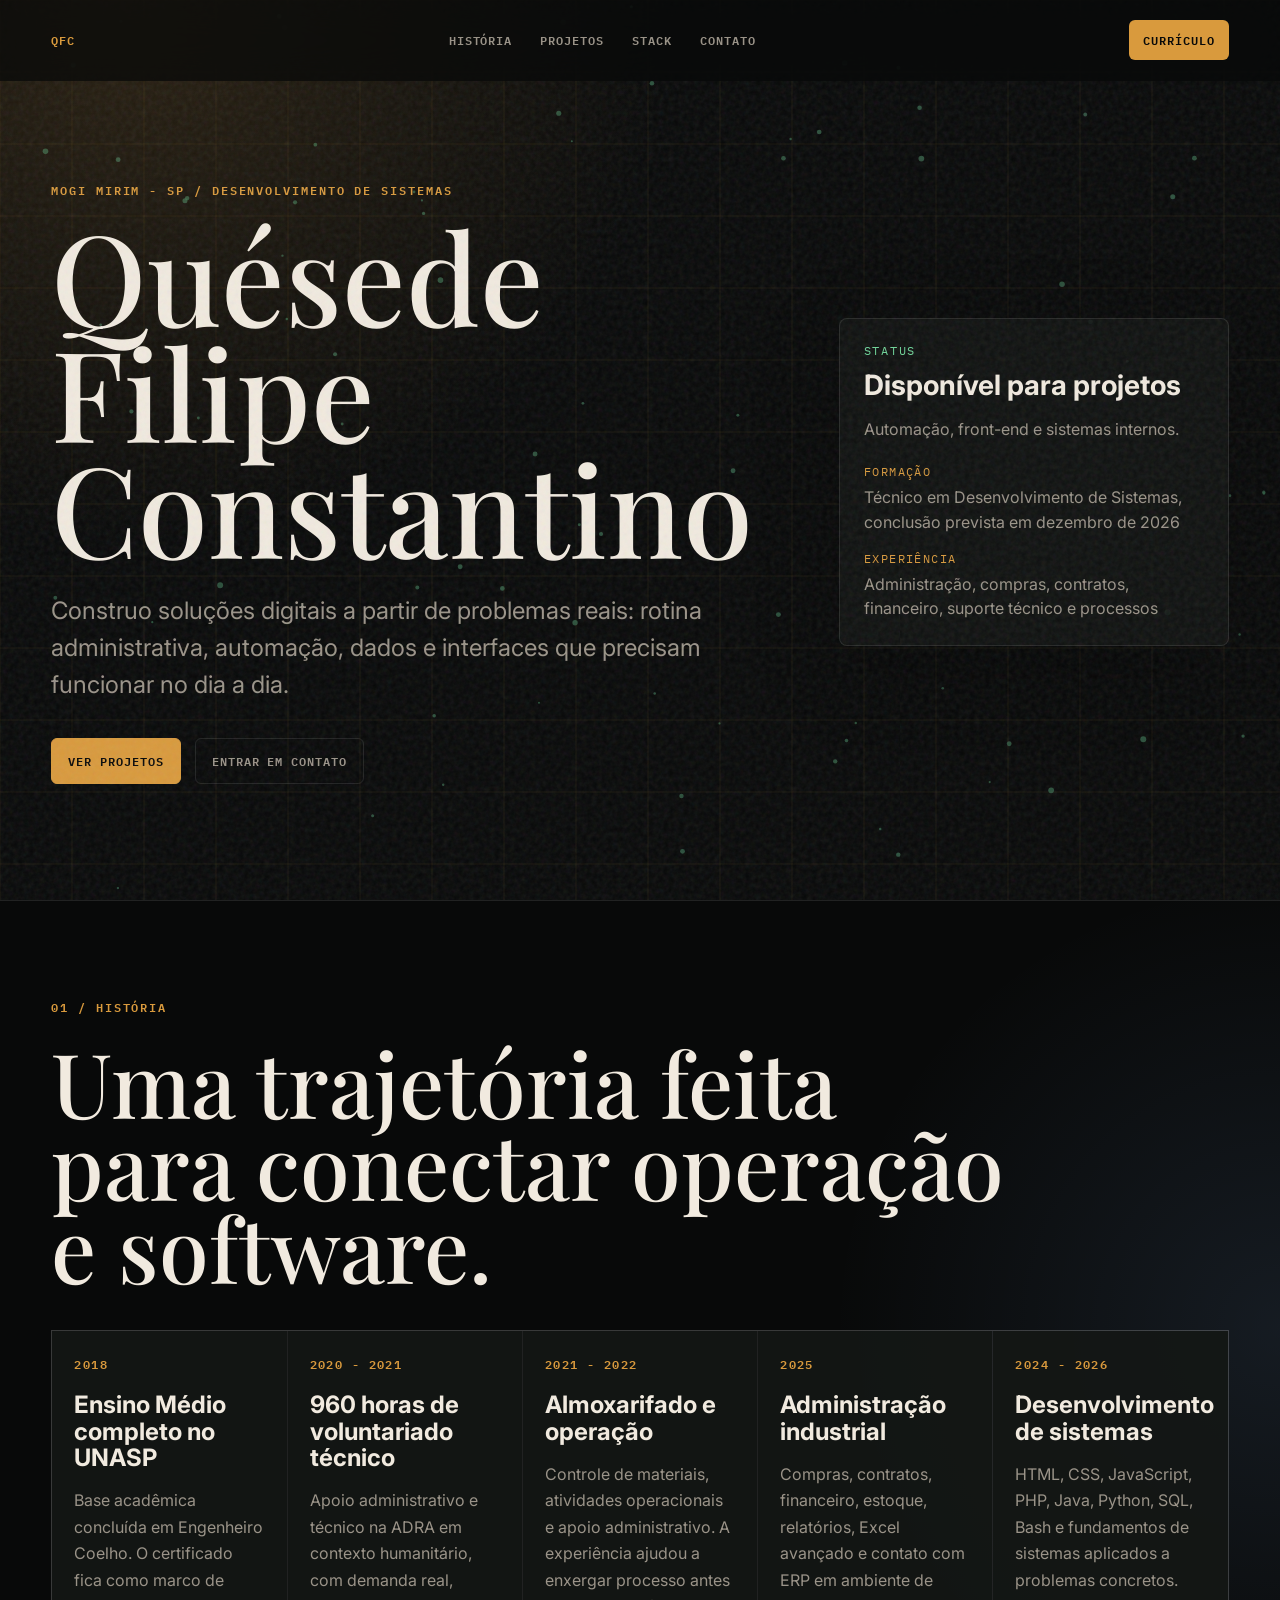
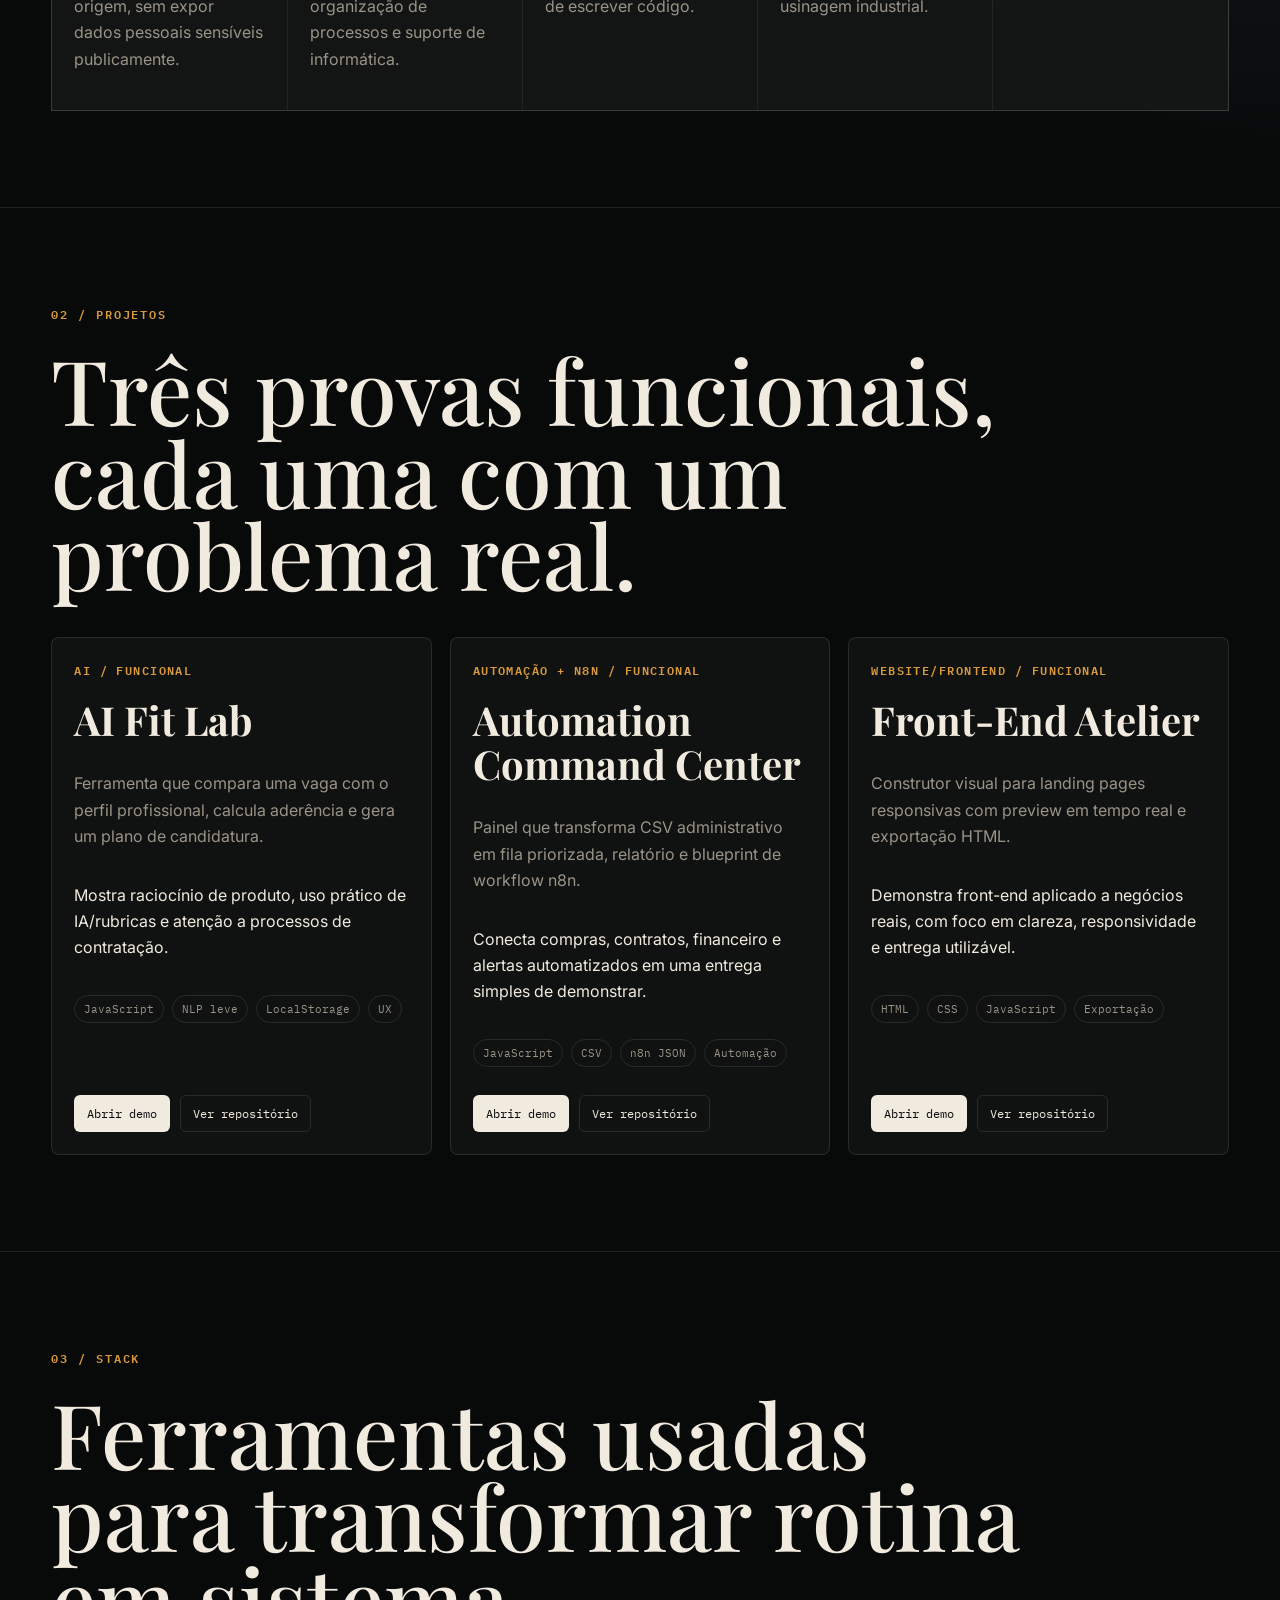
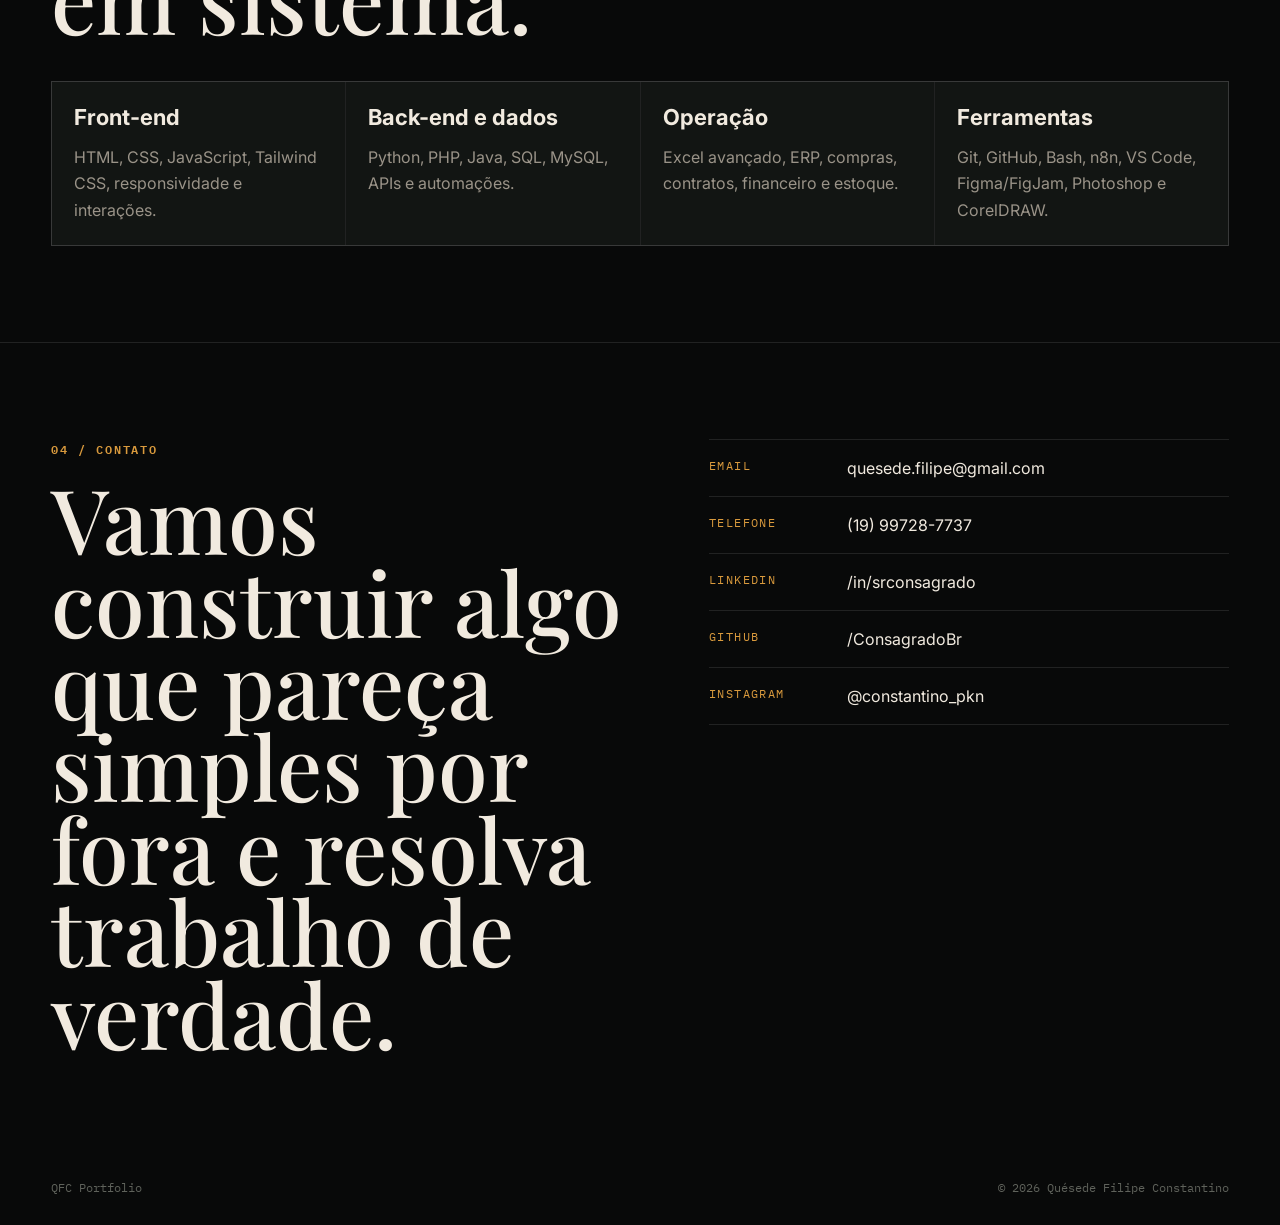
==== index.html @ a95cfa53 "launch qfc portfolio" ====
<!doctype html>
<html lang="pt-BR">
<head>
  <meta charset="utf-8">
  <meta name="viewport" content="width=device-width, initial-scale=1">
  <meta name="description" content="Portfólio de Quésede Filipe Constantino, desenvolvedor em formação com experiência administrativa, automação e sistemas web.">
  <title>Quésede Filipe Constantino | Portfolio</title>
  <link rel="preconnect" href="https://fonts.googleapis.com">
  <link rel="preconnect" href="https://fonts.gstatic.com" crossorigin>
  <link href="https://fonts.googleapis.com/css2?family=IBM+Plex+Mono:wght@400;500;600&family=Inter:wght@400;500;600;700;800;900&family=Playfair+Display:ital,wght@0,500;0,700;1,600&display=swap" rel="stylesheet">
  <link rel="stylesheet" href="assets/css/styles.css">
</head>
<body>
  <div class="grain" aria-hidden="true"></div>
  <header class="site-header" id="top">
    <a class="brand" href="#top">QFC</a>
    <nav aria-label="Principal">
      <a href="#historia">História</a>
      <a href="#projetos">Projetos</a>
      <a href="#stack">Stack</a>
      <a href="#contato">Contato</a>
    </nav>
    <a class="header-action" href="assets/docs/curriculo-quesede-filipe-constantino.pdf">Currículo</a>
  </header>

  <main>
    <section class="hero" data-section>
      <canvas id="signalCanvas" aria-hidden="true"></canvas>
      <div class="hero-copy">
        <p class="eyebrow">Mogi Mirim - SP / desenvolvimento de sistemas</p>
        <h1>Quésede<br>Filipe<br>Constantino</h1>
        <p class="hero-line">Construo soluções digitais a partir de problemas reais: rotina administrativa, automação, dados e interfaces que precisam funcionar no dia a dia.</p>
        <div class="hero-actions">
          <a class="button primary" href="#projetos">Ver projetos</a>
          <a class="button ghost" href="mailto:quesede.filipe@gmail.com">Entrar em contato</a>
        </div>
      </div>
      <aside class="hero-panel" aria-label="Resumo profissional">
        <span class="panel-kicker">Status</span>
        <strong>Disponível para projetos</strong>
        <p id="typed">Automação, front-end e sistemas internos.</p>
        <dl>
          <div><dt>Formação</dt><dd>Técnico em Desenvolvimento de Sistemas, conclusão prevista em dezembro de 2026</dd></div>
          <div><dt>Experiência</dt><dd>Administração, compras, contratos, financeiro, suporte técnico e processos</dd></div>
        </dl>
      </aside>
    </section>

    <section class="story" id="historia" data-section>
      <div class="section-intro reveal">
        <p class="eyebrow">01 / História</p>
        <h2>Uma trajetória feita para conectar operação e software.</h2>
      </div>
      <div class="timeline">
        <article class="reveal">
          <span>2018</span>
          <h3>Ensino Médio completo no UNASP</h3>
          <p>Base acadêmica concluída em Engenheiro Coelho. O certificado fica como marco de origem, sem expor dados pessoais sensíveis publicamente.</p>
        </article>
        <article class="reveal">
          <span>2020 - 2021</span>
          <h3>960 horas de voluntariado técnico</h3>
          <p>Apoio administrativo e técnico na ADRA em contexto humanitário, com demanda real, organização de processos e suporte de informática.</p>
        </article>
        <article class="reveal">
          <span>2021 - 2022</span>
          <h3>Almoxarifado e operação</h3>
          <p>Controle de materiais, atividades operacionais e apoio administrativo. A experiência ajudou a enxergar processo antes de escrever código.</p>
        </article>
        <article class="reveal">
          <span>2025</span>
          <h3>Administração industrial</h3>
          <p>Compras, contratos, financeiro, estoque, relatórios, Excel avançado e contato com ERP em ambiente de usinagem industrial.</p>
        </article>
        <article class="reveal">
          <span>2024 - 2026</span>
          <h3>Desenvolvimento de sistemas</h3>
          <p>HTML, CSS, JavaScript, PHP, Java, Python, SQL, Bash e fundamentos de sistemas aplicados a problemas concretos.</p>
        </article>
      </div>
    </section>

    <section class="projects" id="projetos" data-section>
      <div class="section-intro reveal">
        <p class="eyebrow">02 / Projetos</p>
        <h2>Três provas funcionais, cada uma com um problema real.</h2>
      </div>
      <div class="project-grid" id="projectGrid"></div>
    </section>

    <section class="stack" id="stack" data-section>
      <div class="section-intro reveal">
        <p class="eyebrow">03 / Stack</p>
        <h2>Ferramentas usadas para transformar rotina em sistema.</h2>
      </div>
      <div class="stack-grid">
        <article class="reveal"><strong>Front-end</strong><span>HTML, CSS, JavaScript, Tailwind CSS, responsividade e interações.</span></article>
        <article class="reveal"><strong>Back-end e dados</strong><span>Python, PHP, Java, SQL, MySQL, APIs e automações.</span></article>
        <article class="reveal"><strong>Operação</strong><span>Excel avançado, ERP, compras, contratos, financeiro e estoque.</span></article>
        <article class="reveal"><strong>Ferramentas</strong><span>Git, GitHub, Bash, n8n, VS Code, Figma/FigJam, Photoshop e CorelDRAW.</span></article>
      </div>
    </section>

    <section class="contact" id="contato" data-section>
      <div class="contact-copy reveal">
        <p class="eyebrow">04 / Contato</p>
        <h2>Vamos construir algo que pareça simples por fora e resolva trabalho de verdade.</h2>
      </div>
      <div class="contact-links reveal">
        <a href="mailto:quesede.filipe@gmail.com"><span>Email</span>quesede.filipe@gmail.com</a>
        <a href="tel:+5519997287737"><span>Telefone</span>(19) 99728-7737</a>
        <a href="https://www.linkedin.com/in/srconsagrado/" target="_blank" rel="noreferrer"><span>LinkedIn</span>/in/srconsagrado</a>
        <a href="https://github.com/ConsagradoBr" target="_blank" rel="noreferrer"><span>GitHub</span>/ConsagradoBr</a>
        <a href="https://www.instagram.com/constantino_pkn/" target="_blank" rel="noreferrer"><span>Instagram</span>@constantino_pkn</a>
      </div>
    </section>
  </main>

  <footer>
    <span>QFC Portfolio</span>
    <span>© 2026 Quésede Filipe Constantino</span>
  </footer>

  <script src="assets/js/main.js"></script>
</body>
</html>
---- assets/css/styles.css ----
:root {
  color-scheme: dark;
  --bg: #080909;
  --surface: #111412;
  --surface-2: #171d19;
  --ink: #f1eadf;
  --muted: #9a9388;
  --low: #5f625b;
  --line: rgba(255, 255, 255, .1);
  --accent: #d99a3d;
  --green: #6fd69a;
  --blue: #8cbcff;
  --font-sans: Inter, system-ui, sans-serif;
  --font-display: "Playfair Display", Georgia, serif;
  --font-mono: "IBM Plex Mono", monospace;
  --ease: cubic-bezier(.16, 1, .3, 1);
}
* { box-sizing: border-box; }
html { scroll-behavior: smooth; }
body {
  margin: 0;
  min-height: 100vh;
  overflow-x: hidden;
  background:
    radial-gradient(circle at 10% 0%, rgba(217, 154, 61, .16), transparent 34rem),
    radial-gradient(circle at 100% 30%, rgba(140, 188, 255, .1), transparent 28rem),
    var(--bg);
  color: var(--ink);
  font-family: var(--font-sans);
  -webkit-font-smoothing: antialiased;
}
.grain {
  position: fixed;
  inset: 0;
  pointer-events: none;
  z-index: 10;
  opacity: .18;
  background-image: url("data:image/svg+xml,%3Csvg viewBox='0 0 220 220' xmlns='http://www.w3.org/2000/svg'%3E%3Cfilter id='n'%3E%3CfeTurbulence type='fractalNoise' baseFrequency='.8' numOctaves='3' stitchTiles='stitch'/%3E%3C/filter%3E%3Crect width='100%25' height='100%25' filter='url(%23n)' opacity='.5'/%3E%3C/svg%3E");
}
a { color: inherit; }
.site-header {
  position: fixed;
  top: 0;
  left: 0;
  right: 0;
  z-index: 20;
  display: grid;
  grid-template-columns: auto 1fr auto;
  gap: 28px;
  align-items: center;
  padding: 20px clamp(18px, 4vw, 56px);
  border-bottom: 1px solid transparent;
  background: rgba(8, 9, 9, .72);
  backdrop-filter: blur(18px);
}
.site-header.scrolled { border-color: var(--line); }
.brand, .header-action, nav a, .button {
  font-family: var(--font-mono);
  font-size: 12px;
  font-weight: 600;
  letter-spacing: .08em;
  text-transform: uppercase;
  text-decoration: none;
}
.brand { color: var(--accent); }
nav { display: flex; justify-content: center; gap: 28px; }
nav a { color: var(--muted); transition: color .2s; }
nav a:hover { color: var(--ink); }
.header-action { color: var(--bg); background: var(--accent); padding: 10px 14px; border-radius: 6px; }
.hero {
  position: relative;
  min-height: 100svh;
  display: grid;
  grid-template-columns: minmax(0, 1fr) minmax(280px, 390px);
  gap: clamp(28px, 6vw, 80px);
  align-items: center;
  padding: 120px clamp(18px, 4vw, 56px) 56px;
  overflow: hidden;
}
#signalCanvas {
  position: absolute;
  inset: 0;
  width: 100%;
  height: 100%;
  opacity: .48;
}
.hero-copy, .hero-panel { position: relative; z-index: 1; }
.eyebrow {
  margin: 0 0 18px;
  color: var(--accent);
  font-family: var(--font-mono);
  font-size: 12px;
  font-weight: 600;
  letter-spacing: .16em;
  text-transform: uppercase;
}
h1, h2 {
  margin: 0;
  max-width: 970px;
  font-family: var(--font-display);
  font-weight: 500;
  line-height: .92;
  letter-spacing: 0;
  overflow-wrap: anywhere;
}
h1 { font-size: clamp(64px, 10vw, 126px); }
h2 { font-size: clamp(42px, 7vw, 92px); }
.hero-line {
  max-width: 760px;
  margin: 26px 0 0;
  color: var(--muted);
  font-size: clamp(18px, 2vw, 24px);
  line-height: 1.55;
}
.hero-actions { display: flex; flex-wrap: wrap; gap: 14px; margin-top: 34px; }
.button {
  display: inline-flex;
  min-height: 44px;
  align-items: center;
  justify-content: center;
  border: 1px solid var(--line);
  border-radius: 6px;
  padding: 12px 16px;
}
.button.primary { background: var(--accent); border-color: var(--accent); color: var(--bg); }
.button.ghost { color: var(--muted); }
.hero-panel {
  border: 1px solid var(--line);
  border-radius: 8px;
  padding: 24px;
  background: rgba(17, 20, 18, .84);
  box-shadow: 0 24px 80px rgba(0, 0, 0, .28);
}
.panel-kicker {
  display: block;
  margin-bottom: 12px;
  color: var(--green);
  font-family: var(--font-mono);
  font-size: 12px;
  text-transform: uppercase;
  letter-spacing: .14em;
}
.hero-panel strong { display: block; font-size: 28px; line-height: 1.1; }
.hero-panel p { color: var(--muted); line-height: 1.6; }
dl { display: grid; gap: 16px; margin: 22px 0 0; }
dt { color: var(--accent); font-family: var(--font-mono); font-size: 12px; text-transform: uppercase; letter-spacing: .12em; }
dd { margin: 6px 0 0; color: var(--muted); line-height: 1.55; }
section:not(.hero) { padding: 96px clamp(18px, 4vw, 56px); border-top: 1px solid var(--line); }
.section-intro { display: grid; gap: 6px; margin-bottom: 42px; }
.timeline {
  display: grid;
  grid-template-columns: repeat(5, minmax(180px, 1fr));
  gap: 1px;
  background: var(--line);
  border: 1px solid var(--line);
  overflow-x: auto;
}
.timeline article, .stack-grid article, .project-card {
  background: rgba(17, 20, 18, .9);
  padding: 22px;
}
.timeline span, .project-theme {
  color: var(--accent);
  font-family: var(--font-mono);
  font-size: 12px;
  font-weight: 600;
  letter-spacing: .12em;
  text-transform: uppercase;
}
.timeline h3, .project-card h3 { margin: 18px 0 12px; font-size: 24px; line-height: 1.1; }
.timeline p, .project-card p, .stack-grid span { color: var(--muted); line-height: 1.65; }
.project-grid {
  display: grid;
  grid-template-columns: repeat(3, minmax(0, 1fr));
  gap: 18px;
}
.project-card {
  min-height: 430px;
  display: flex;
  flex-direction: column;
  border: 1px solid var(--line);
  border-radius: 8px;
  transition: transform .5s var(--ease), border-color .3s;
}
.project-card:hover { transform: translateY(-8px); border-color: rgba(217, 154, 61, .5); }
.project-card h3 { font-family: var(--font-display); font-size: 40px; }
.project-card .impact { color: var(--ink); }
.tags { display: flex; flex-wrap: wrap; gap: 8px; margin: 18px 0 28px; }
.tags span {
  border: 1px solid var(--line);
  border-radius: 999px;
  padding: 6px 9px;
  color: var(--muted);
  font-family: var(--font-mono);
  font-size: 11px;
}
.project-actions { display: flex; gap: 10px; flex-wrap: wrap; margin-top: auto; }
.project-actions a {
  border: 1px solid var(--line);
  border-radius: 6px;
  padding: 10px 12px;
  color: var(--ink);
  font-family: var(--font-mono);
  font-size: 12px;
  text-decoration: none;
}
.project-actions a:first-child { background: var(--ink); color: var(--bg); }
.stack-grid {
  display: grid;
  grid-template-columns: repeat(4, minmax(0, 1fr));
  gap: 1px;
  border: 1px solid var(--line);
  background: var(--line);
}
.stack-grid strong { display: block; margin-bottom: 14px; font-size: 22px; }
.contact {
  display: grid;
  grid-template-columns: minmax(0, 1fr) minmax(280px, 520px);
  gap: 40px;
  align-items: start;
}
.contact-links {
  display: grid;
  border-top: 1px solid var(--line);
}
.contact-links a {
  display: grid;
  grid-template-columns: 120px 1fr;
  gap: 18px;
  padding: 18px 0;
  border-bottom: 1px solid var(--line);
  color: var(--ink);
  text-decoration: none;
}
.contact-links span {
  color: var(--accent);
  font-family: var(--font-mono);
  font-size: 12px;
  text-transform: uppercase;
  letter-spacing: .12em;
}
footer {
  display: flex;
  justify-content: space-between;
  gap: 16px;
  padding: 30px clamp(18px, 4vw, 56px);
  color: var(--low);
  font-family: var(--font-mono);
  font-size: 12px;
}
.reveal { opacity: 0; transform: translateY(28px); transition: opacity .8s var(--ease), transform .8s var(--ease); }
.reveal.visible { opacity: 1; transform: none; }
@media (prefers-reduced-motion: reduce) {
  *, *::before, *::after { scroll-behavior: auto !important; animation-duration: .001ms !important; transition-duration: .001ms !important; }
}
@media (max-width: 980px) {
  .site-header { grid-template-columns: auto auto; }
  .site-header nav { display: none; }
  .hero, .contact, .project-grid, .stack-grid { grid-template-columns: 1fr; }
  .timeline { grid-template-columns: 1fr; overflow: visible; }
  .hero { min-height: auto; }
}
@media (max-width: 560px) {
  h1 { font-size: clamp(48px, 16vw, 62px); }
  .header-action { display: none; }
  .contact-links a { grid-template-columns: 1fr; gap: 8px; }
  footer { flex-direction: column; }
}
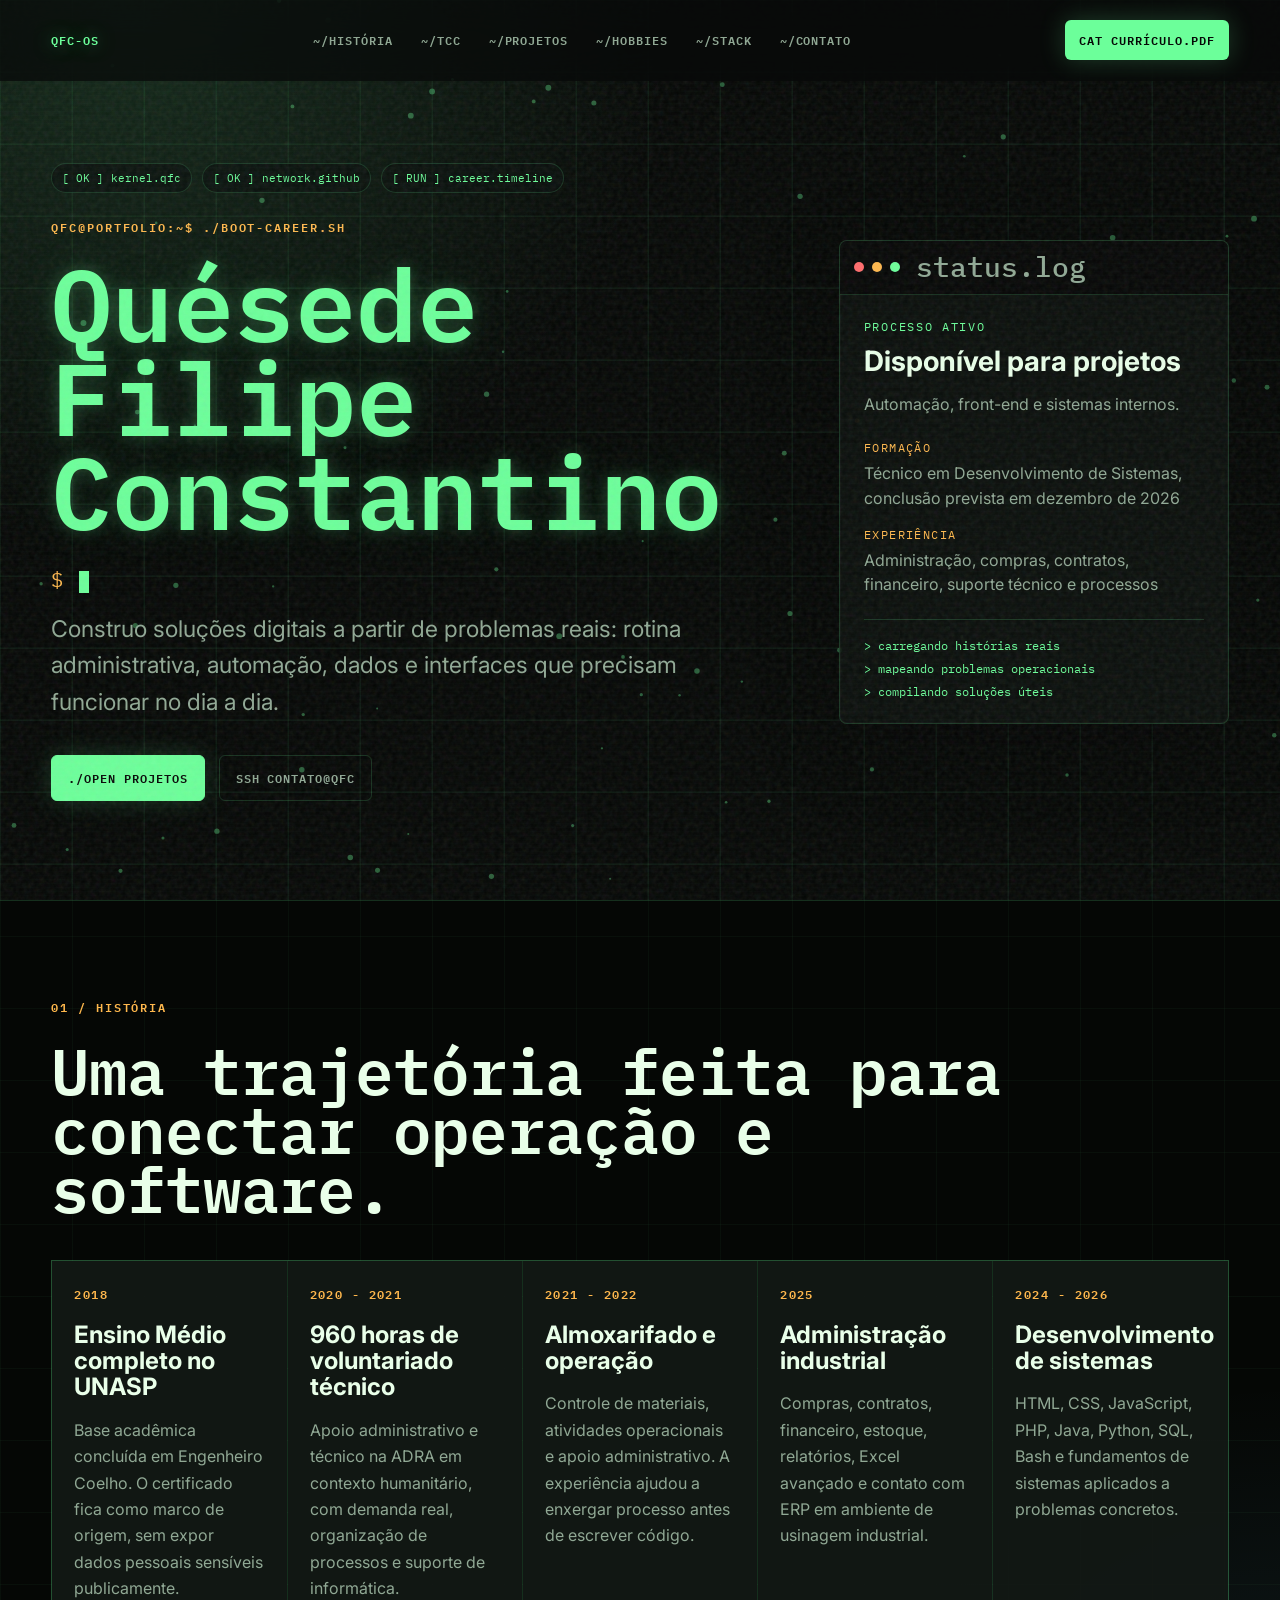
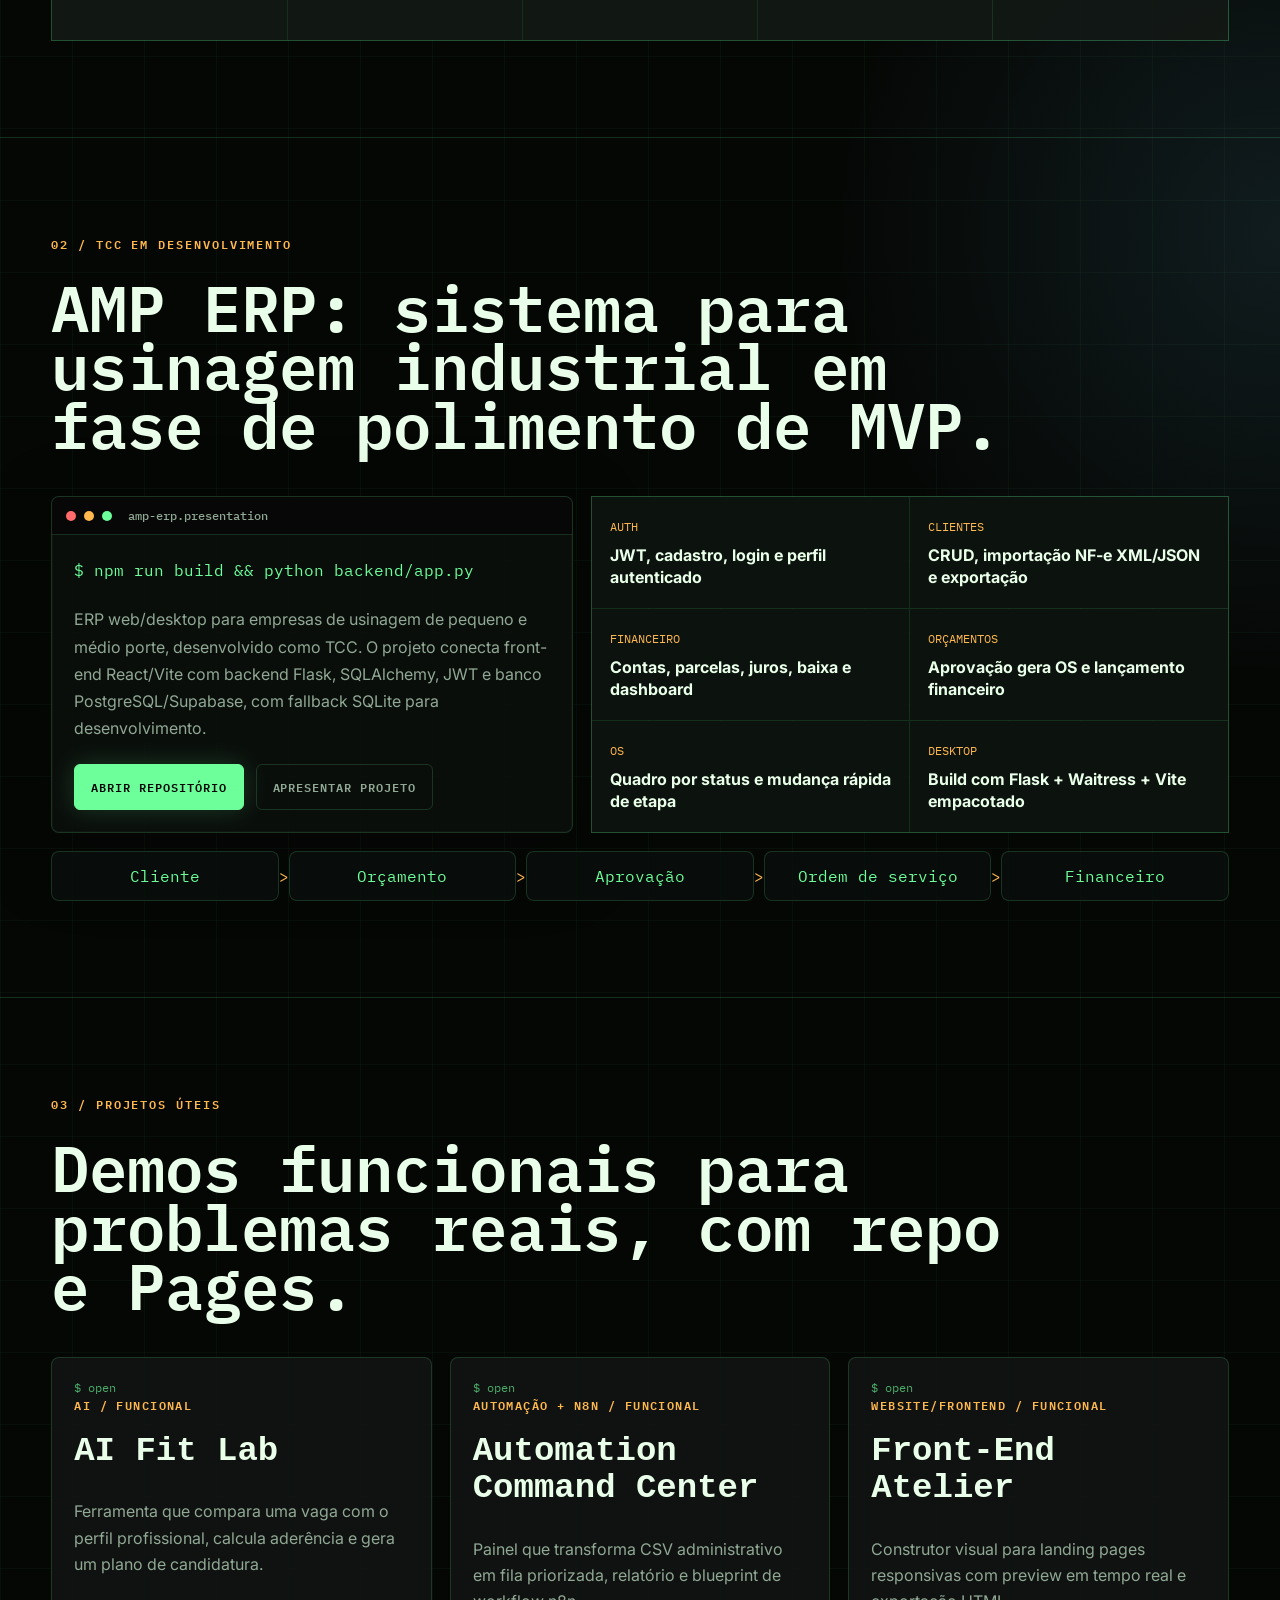
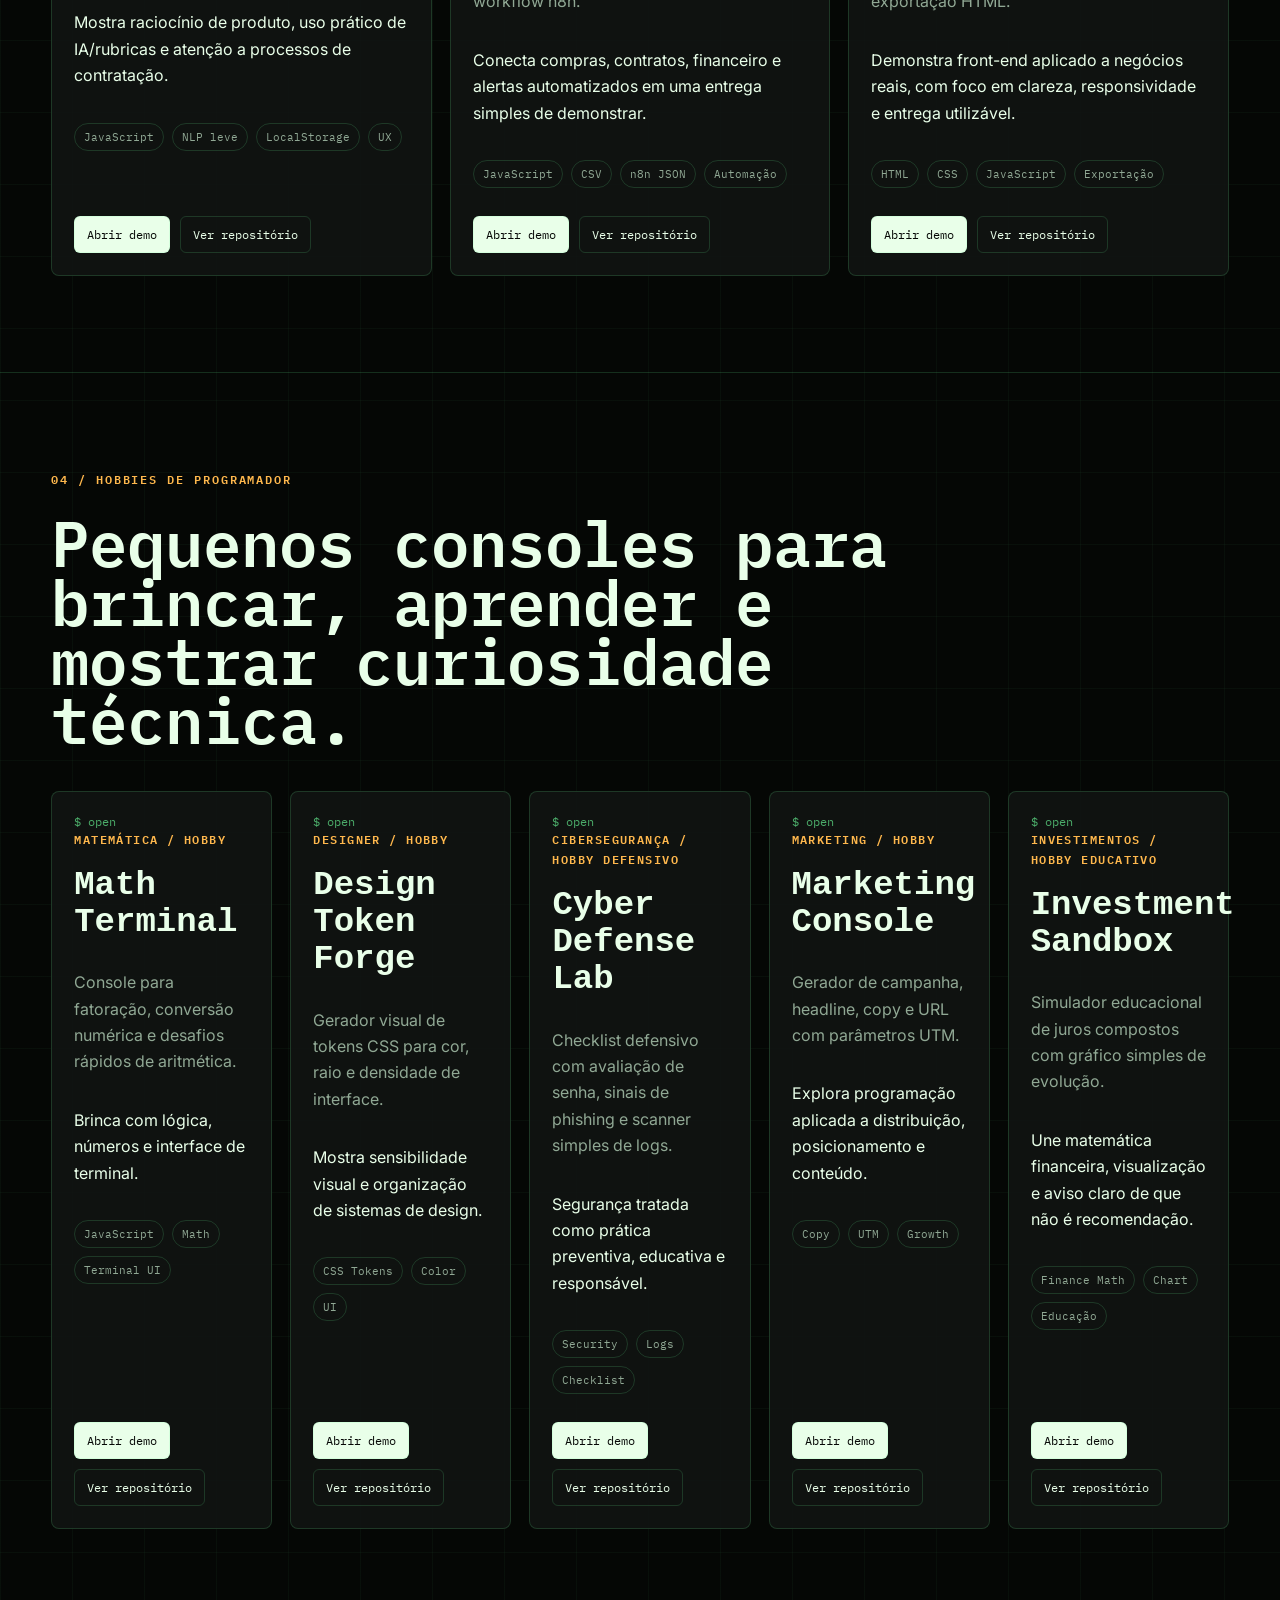
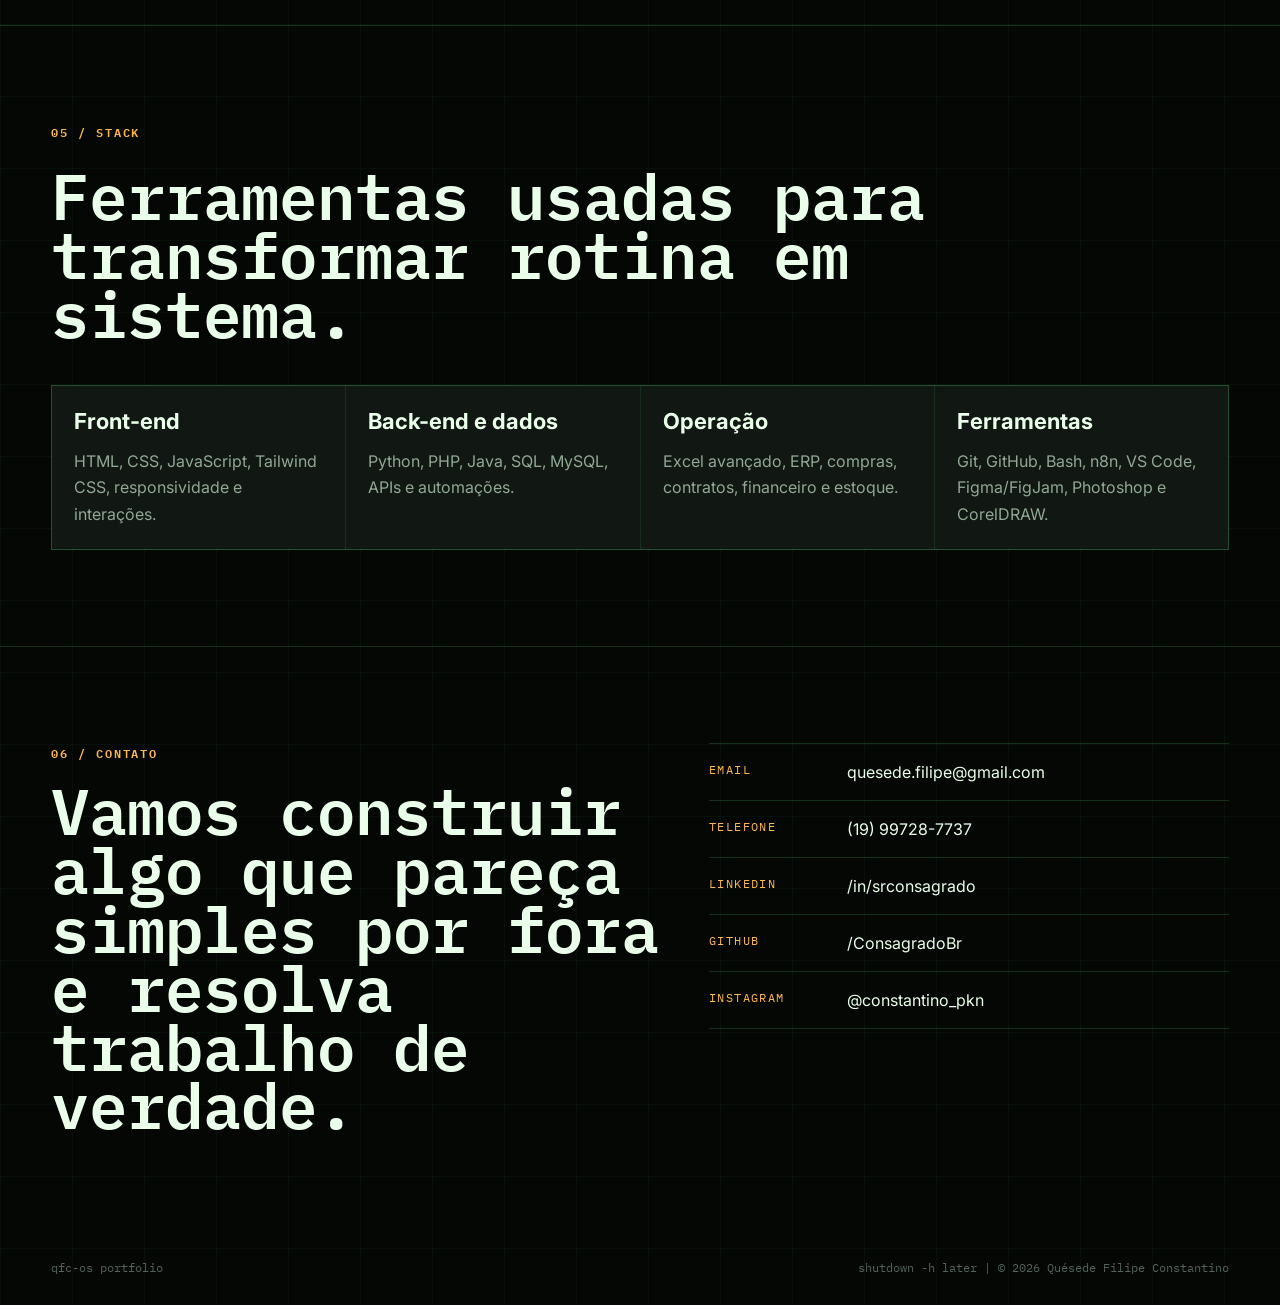
==== commit 85fc3537: "add terminal os theme and hobby labs" ====
--- a/index.html
+++ b/index.html
@@ -3,8 +3,8 @@
 <head>
   <meta charset="utf-8">
   <meta name="viewport" content="width=device-width, initial-scale=1">
-  <meta name="description" content="Portfólio de Quésede Filipe Constantino, desenvolvedor em formação com experiência administrativa, automação e sistemas web.">
-  <title>Quésede Filipe Constantino | Portfolio</title>
+  <meta name="description" content="Portfólio terminal de Quésede Filipe Constantino, desenvolvedor em formação com projetos de automação, ERP, front-end e sistemas web.">
+  <title>QFC OS | Quésede Filipe Constantino</title>
   <link rel="preconnect" href="https://fonts.googleapis.com">
   <link rel="preconnect" href="https://fonts.gstatic.com" crossorigin>
   <link href="https://fonts.googleapis.com/css2?family=IBM+Plex+Mono:wght@400;500;600&family=Inter:wght@400;500;600;700;800;900&family=Playfair+Display:ital,wght@0,500;0,700;1,600&display=swap" rel="stylesheet">
@@ -12,37 +12,52 @@
 </head>
 <body>
   <div class="grain" aria-hidden="true"></div>
+  <div class="scanlines" aria-hidden="true"></div>
   <header class="site-header" id="top">
-    <a class="brand" href="#top">QFC</a>
+    <a class="brand" href="#top">qfc-os</a>
     <nav aria-label="Principal">
-      <a href="#historia">História</a>
-      <a href="#projetos">Projetos</a>
-      <a href="#stack">Stack</a>
-      <a href="#contato">Contato</a>
+      <a href="#historia">~/história</a>
+      <a href="#tcc">~/tcc</a>
+      <a href="#projetos">~/projetos</a>
+      <a href="#labs">~/hobbies</a>
+      <a href="#stack">~/stack</a>
+      <a href="#contato">~/contato</a>
     </nav>
-    <a class="header-action" href="assets/docs/curriculo-quesede-filipe-constantino.pdf">Currículo</a>
+    <a class="header-action" href="assets/docs/curriculo-quesede-filipe-constantino.pdf">cat currículo.pdf</a>
   </header>
 
   <main>
     <section class="hero" data-section>
       <canvas id="signalCanvas" aria-hidden="true"></canvas>
       <div class="hero-copy">
-        <p class="eyebrow">Mogi Mirim - SP / desenvolvimento de sistemas</p>
+        <div class="boot-strip" aria-label="Sequência de inicialização">
+          <span>[ OK ] kernel.qfc</span>
+          <span>[ OK ] network.github</span>
+          <span>[ RUN ] career.timeline</span>
+        </div>
+        <p class="eyebrow">qfc@portfolio:~$ ./boot-career.sh</p>
         <h1>Quésede<br>Filipe<br>Constantino</h1>
-        <p class="hero-line">Construo soluções digitais a partir de problemas reais: rotina administrativa, automação, dados e interfaces que precisam funcionar no dia a dia.</p>
+        <p class="hero-line"><span class="prompt">$</span> <span id="typedCommand">iniciando portfólio...</span><span class="caret"></span></p>
+        <p class="hero-subline">Construo soluções digitais a partir de problemas reais: rotina administrativa, automação, dados e interfaces que precisam funcionar no dia a dia.</p>
         <div class="hero-actions">
-          <a class="button primary" href="#projetos">Ver projetos</a>
-          <a class="button ghost" href="mailto:quesede.filipe@gmail.com">Entrar em contato</a>
+          <a class="button primary" href="#projetos">./open projetos</a>
+          <a class="button ghost" href="mailto:quesede.filipe@gmail.com">ssh contato@qfc</a>
         </div>
       </div>
-      <aside class="hero-panel" aria-label="Resumo profissional">
-        <span class="panel-kicker">Status</span>
+      <aside class="hero-panel terminal-window" aria-label="Resumo profissional">
+        <div class="window-bar"><span></span><span></span><span></span><strong>status.log</strong></div>
+        <span class="panel-kicker">processo ativo</span>
         <strong>Disponível para projetos</strong>
-        <p id="typed">Automação, front-end e sistemas internos.</p>
+        <p id="typedStatus">Automação, front-end e sistemas internos.</p>
         <dl>
           <div><dt>Formação</dt><dd>Técnico em Desenvolvimento de Sistemas, conclusão prevista em dezembro de 2026</dd></div>
           <div><dt>Experiência</dt><dd>Administração, compras, contratos, financeiro, suporte técnico e processos</dd></div>
         </dl>
+        <div class="terminal-log">
+          <span>&gt; carregando histórias reais</span>
+          <span>&gt; mapeando problemas operacionais</span>
+          <span>&gt; compilando soluções úteis</span>
+        </div>
       </aside>
     </section>
 
@@ -80,17 +95,58 @@
       </div>
     </section>
 
+    <section class="tcc" id="tcc" data-section>
+      <div class="section-intro reveal">
+        <p class="eyebrow">02 / TCC em desenvolvimento</p>
+        <h2>AMP ERP: sistema para usinagem industrial em fase de polimento de MVP.</h2>
+      </div>
+      <div class="tcc-board">
+        <article class="tcc-terminal terminal-window reveal">
+          <div class="window-bar"><span></span><span></span><span></span><strong>amp-erp.presentation</strong></div>
+          <p class="command">$ npm run build && python backend/app.py</p>
+          <p>ERP web/desktop para empresas de usinagem de pequeno e médio porte, desenvolvido como TCC. O projeto conecta front-end React/Vite com backend Flask, SQLAlchemy, JWT e banco PostgreSQL/Supabase, com fallback SQLite para desenvolvimento.</p>
+          <div class="tcc-actions">
+            <a class="button primary" href="https://github.com/ConsagradoBr/tcc-erp-usinagem" target="_blank" rel="noreferrer">Abrir repositório</a>
+            <a class="button ghost" href="#contato">Apresentar projeto</a>
+          </div>
+        </article>
+        <div class="tcc-modules reveal">
+          <article><span>Auth</span><strong>JWT, cadastro, login e perfil autenticado</strong></article>
+          <article><span>Clientes</span><strong>CRUD, importação NF-e XML/JSON e exportação</strong></article>
+          <article><span>Financeiro</span><strong>Contas, parcelas, juros, baixa e dashboard</strong></article>
+          <article><span>Orçamentos</span><strong>Aprovação gera OS e lançamento financeiro</strong></article>
+          <article><span>OS</span><strong>Quadro por status e mudança rápida de etapa</strong></article>
+          <article><span>Desktop</span><strong>Build com Flask + Waitress + Vite empacotado</strong></article>
+        </div>
+      </div>
+      <div class="flow reveal" aria-label="Fluxo principal do TCC">
+        <span>Cliente</span>
+        <span>Orçamento</span>
+        <span>Aprovação</span>
+        <span>Ordem de serviço</span>
+        <span>Financeiro</span>
+      </div>
+    </section>
+
     <section class="projects" id="projetos" data-section>
       <div class="section-intro reveal">
-        <p class="eyebrow">02 / Projetos</p>
-        <h2>Três provas funcionais, cada uma com um problema real.</h2>
+        <p class="eyebrow">03 / Projetos úteis</p>
+        <h2>Demos funcionais para problemas reais, com repo e Pages.</h2>
       </div>
       <div class="project-grid" id="projectGrid"></div>
     </section>
 
+    <section class="labs" id="labs" data-section>
+      <div class="section-intro reveal">
+        <p class="eyebrow">04 / Hobbies de programador</p>
+        <h2>Pequenos consoles para brincar, aprender e mostrar curiosidade técnica.</h2>
+      </div>
+      <div class="project-grid lab-grid" id="labGrid"></div>
+    </section>
+
     <section class="stack" id="stack" data-section>
       <div class="section-intro reveal">
-        <p class="eyebrow">03 / Stack</p>
+        <p class="eyebrow">05 / Stack</p>
         <h2>Ferramentas usadas para transformar rotina em sistema.</h2>
       </div>
       <div class="stack-grid">
@@ -103,7 +159,7 @@
 
     <section class="contact" id="contato" data-section>
       <div class="contact-copy reveal">
-        <p class="eyebrow">04 / Contato</p>
+        <p class="eyebrow">06 / Contato</p>
         <h2>Vamos construir algo que pareça simples por fora e resolva trabalho de verdade.</h2>
       </div>
       <div class="contact-links reveal">
@@ -117,8 +173,8 @@
   </main>
 
   <footer>
-    <span>QFC Portfolio</span>
-    <span>© 2026 Quésede Filipe Constantino</span>
+    <span>qfc-os portfolio</span>
+    <span>shutdown -h later | © 2026 Quésede Filipe Constantino</span>
   </footer>
 
   <script src="assets/js/main.js"></script>
--- a/assets/css/styles.css
+++ b/assets/css/styles.css
@@ -1,15 +1,16 @@
 :root {
   color-scheme: dark;
-  --bg: #080909;
-  --surface: #111412;
-  --surface-2: #171d19;
-  --ink: #f1eadf;
-  --muted: #9a9388;
-  --low: #5f625b;
-  --line: rgba(255, 255, 255, .1);
-  --accent: #d99a3d;
-  --green: #6fd69a;
-  --blue: #8cbcff;
+  --bg: #050705;
+  --surface: #0b100d;
+  --surface-2: #101912;
+  --ink: #e9ffe9;
+  --muted: #90a894;
+  --low: #53645a;
+  --line: rgba(108, 255, 154, .16);
+  --accent: #ffb84d;
+  --green: #6cff9a;
+  --blue: #74d6ff;
+  --danger: #ff6b6b;
   --font-sans: Inter, system-ui, sans-serif;
   --font-display: "Playfair Display", Georgia, serif;
   --font-mono: "IBM Plex Mono", monospace;
@@ -22,9 +23,12 @@
   min-height: 100vh;
   overflow-x: hidden;
   background:
-    radial-gradient(circle at 10% 0%, rgba(217, 154, 61, .16), transparent 34rem),
-    radial-gradient(circle at 100% 30%, rgba(140, 188, 255, .1), transparent 28rem),
+    linear-gradient(rgba(108, 255, 154, .035) 1px, transparent 1px),
+    linear-gradient(90deg, rgba(108, 255, 154, .035) 1px, transparent 1px),
+    radial-gradient(circle at 10% 0%, rgba(108, 255, 154, .14), transparent 34rem),
+    radial-gradient(circle at 100% 30%, rgba(116, 214, 255, .1), transparent 28rem),
     var(--bg);
+  background-size: 72px 72px, 72px 72px, auto, auto, auto;
   color: var(--ink);
   font-family: var(--font-sans);
   -webkit-font-smoothing: antialiased;
@@ -37,6 +41,15 @@
   opacity: .18;
   background-image: url("data:image/svg+xml,%3Csvg viewBox='0 0 220 220' xmlns='http://www.w3.org/2000/svg'%3E%3Cfilter id='n'%3E%3CfeTurbulence type='fractalNoise' baseFrequency='.8' numOctaves='3' stitchTiles='stitch'/%3E%3C/filter%3E%3Crect width='100%25' height='100%25' filter='url(%23n)' opacity='.5'/%3E%3C/svg%3E");
 }
+.scanlines {
+  position: fixed;
+  inset: 0;
+  z-index: 11;
+  pointer-events: none;
+  opacity: .2;
+  background: repeating-linear-gradient(to bottom, transparent 0, transparent 3px, rgba(108, 255, 154, .08) 4px);
+  mix-blend-mode: screen;
+}
 a { color: inherit; }
 .site-header {
   position: fixed;
@@ -62,11 +75,11 @@
   text-transform: uppercase;
   text-decoration: none;
 }
-.brand { color: var(--accent); }
+.brand { color: var(--green); text-shadow: 0 0 18px rgba(108, 255, 154, .55); }
 nav { display: flex; justify-content: center; gap: 28px; }
 nav a { color: var(--muted); transition: color .2s; }
 nav a:hover { color: var(--ink); }
-.header-action { color: var(--bg); background: var(--accent); padding: 10px 14px; border-radius: 6px; }
+.header-action { color: var(--bg); background: var(--green); padding: 10px 14px; border-radius: 6px; box-shadow: 0 0 26px rgba(108, 255, 154, .22); }
 .hero {
   position: relative;
   min-height: 100svh;
@@ -85,6 +98,25 @@
   opacity: .48;
 }
 .hero-copy, .hero-panel { position: relative; z-index: 1; }
+.boot-strip {
+  display: flex;
+  flex-wrap: wrap;
+  gap: 10px;
+  margin-bottom: 24px;
+  font-family: var(--font-mono);
+  font-size: 11px;
+  color: var(--green);
+}
+.boot-strip span {
+  border: 1px solid var(--line);
+  border-radius: 999px;
+  padding: 7px 10px;
+  background: rgba(11, 16, 13, .72);
+  animation: boot-pop .8s var(--ease) both;
+}
+.boot-strip span:nth-child(2) { animation-delay: .15s; }
+.boot-strip span:nth-child(3) { animation-delay: .3s; }
+@keyframes boot-pop { from { opacity: 0; transform: translateY(10px); } to { opacity: 1; transform: none; } }
 .eyebrow {
   margin: 0 0 18px;
   color: var(--accent);
@@ -97,21 +129,50 @@
 h1, h2 {
   margin: 0;
   max-width: 970px;
-  font-family: var(--font-display);
-  font-weight: 500;
+  font-family: var(--font-mono);
+  font-weight: 600;
   line-height: .92;
   letter-spacing: 0;
   overflow-wrap: anywhere;
 }
-h1 { font-size: clamp(64px, 10vw, 126px); }
-h2 { font-size: clamp(42px, 7vw, 92px); }
+h1 {
+  font-size: clamp(58px, 8vw, 112px);
+  color: var(--green);
+  text-shadow: 0 0 16px rgba(108, 255, 154, .24), 0 0 54px rgba(108, 255, 154, .12);
+  animation: crt-glitch 7s steps(1) infinite;
+}
+h2 { font-size: clamp(36px, 5vw, 76px); }
+@keyframes crt-glitch {
+  0%, 94%, 100% { transform: none; filter: none; }
+  95% { transform: translateX(2px); filter: hue-rotate(18deg); }
+  96% { transform: translateX(-2px); }
+}
 .hero-line {
   max-width: 760px;
   margin: 26px 0 0;
+  color: var(--green);
+  font-family: var(--font-mono);
+  font-size: clamp(16px, 1.6vw, 20px);
+  line-height: 1.55;
+}
+.hero-subline {
+  max-width: 760px;
+  margin: 16px 0 0;
   color: var(--muted);
-  font-size: clamp(18px, 2vw, 24px);
-  line-height: 1.55;
-}
+  font-size: clamp(18px, 2vw, 23px);
+  line-height: 1.6;
+}
+.prompt { color: var(--accent); }
+.caret {
+  display: inline-block;
+  width: 10px;
+  height: 1.1em;
+  margin-left: 4px;
+  background: var(--green);
+  vertical-align: text-bottom;
+  animation: blink 1s steps(1) infinite;
+}
+@keyframes blink { 50% { opacity: 0; } }
 .hero-actions { display: flex; flex-wrap: wrap; gap: 14px; margin-top: 34px; }
 .button {
   display: inline-flex;
@@ -122,15 +183,48 @@
   border-radius: 6px;
   padding: 12px 16px;
 }
-.button.primary { background: var(--accent); border-color: var(--accent); color: var(--bg); }
+.button.primary { background: var(--green); border-color: var(--green); color: var(--bg); box-shadow: 0 0 26px rgba(108, 255, 154, .18); }
 .button.ghost { color: var(--muted); }
+.button:hover { transform: translateY(-2px); box-shadow: 0 0 30px rgba(108, 255, 154, .2); }
 .hero-panel {
   border: 1px solid var(--line);
   border-radius: 8px;
-  padding: 24px;
-  background: rgba(17, 20, 18, .84);
+  padding: 0;
+  background: rgba(11, 16, 13, .9);
   box-shadow: 0 24px 80px rgba(0, 0, 0, .28);
-}
+  overflow: hidden;
+}
+.terminal-window {
+  border: 1px solid var(--line);
+  background: rgba(11, 16, 13, .92);
+  box-shadow: 0 22px 80px rgba(0, 0, 0, .28), inset 0 0 0 1px rgba(255, 255, 255, .025);
+}
+.window-bar {
+  display: flex;
+  align-items: center;
+  gap: 8px;
+  padding: 11px 14px;
+  border-bottom: 1px solid var(--line);
+  background: rgba(5, 7, 5, .84);
+  font-family: var(--font-mono);
+  color: var(--muted);
+  font-size: 12px;
+}
+.window-bar span {
+  width: 10px;
+  height: 10px;
+  border-radius: 50%;
+}
+.window-bar span:nth-child(1) { background: var(--danger); }
+.window-bar span:nth-child(2) { background: var(--accent); }
+.window-bar span:nth-child(3) { background: var(--green); }
+.window-bar strong { margin-left: 8px; font-weight: 500; }
+.hero-panel > :not(.window-bar) {
+  margin-left: 24px;
+  margin-right: 24px;
+}
+.hero-panel > .panel-kicker { margin-top: 24px; }
+.hero-panel > dl { margin-bottom: 22px; }
 .panel-kicker {
   display: block;
   margin-bottom: 12px;
@@ -142,6 +236,16 @@
 }
 .hero-panel strong { display: block; font-size: 28px; line-height: 1.1; }
 .hero-panel p { color: var(--muted); line-height: 1.6; }
+.terminal-log {
+  display: grid;
+  gap: 8px;
+  margin: 0 24px 24px;
+  padding-top: 18px;
+  border-top: 1px solid var(--line);
+  color: var(--green);
+  font-family: var(--font-mono);
+  font-size: 12px;
+}
 dl { display: grid; gap: 16px; margin: 22px 0 0; }
 dt { color: var(--accent); font-family: var(--font-mono); font-size: 12px; text-transform: uppercase; letter-spacing: .12em; }
 dd { margin: 6px 0 0; color: var(--muted); line-height: 1.55; }
@@ -174,16 +278,17 @@
   grid-template-columns: repeat(3, minmax(0, 1fr));
   gap: 18px;
 }
+.lab-grid { grid-template-columns: repeat(5, minmax(0, 1fr)); }
 .project-card {
   min-height: 430px;
   display: flex;
   flex-direction: column;
   border: 1px solid var(--line);
   border-radius: 8px;
-  transition: transform .5s var(--ease), border-color .3s;
-}
-.project-card:hover { transform: translateY(-8px); border-color: rgba(217, 154, 61, .5); }
-.project-card h3 { font-family: var(--font-display); font-size: 40px; }
+  transition: transform .5s var(--ease), border-color .3s, box-shadow .3s;
+}
+.project-card:hover { transform: translateY(-8px); border-color: rgba(108, 255, 154, .5); box-shadow: 0 0 34px rgba(108, 255, 154, .1); }
+.project-card h3 { font-family: var(--font-mono); font-size: 34px; }
 .project-card .impact { color: var(--ink); }
 .tags { display: flex; flex-wrap: wrap; gap: 8px; margin: 18px 0 28px; }
 .tags span {
@@ -205,6 +310,86 @@
   text-decoration: none;
 }
 .project-actions a:first-child { background: var(--ink); color: var(--bg); }
+.project-card::before {
+  content: "$ open";
+  color: var(--green);
+  font-family: var(--font-mono);
+  font-size: 12px;
+  opacity: .65;
+}
+.tcc-board {
+  display: grid;
+  grid-template-columns: minmax(320px, .9fr) 1.1fr;
+  gap: 18px;
+  align-items: stretch;
+}
+.tcc-terminal {
+  border-radius: 8px;
+  overflow: hidden;
+}
+.tcc-terminal p {
+  margin: 22px;
+  color: var(--muted);
+  line-height: 1.7;
+}
+.tcc-terminal .command {
+  color: var(--green);
+  font-family: var(--font-mono);
+  margin-bottom: 0;
+}
+.tcc-actions {
+  display: flex;
+  flex-wrap: wrap;
+  gap: 12px;
+  margin: 0 22px 22px;
+}
+.tcc-modules {
+  display: grid;
+  grid-template-columns: repeat(2, minmax(0, 1fr));
+  gap: 1px;
+  border: 1px solid var(--line);
+  background: var(--line);
+}
+.tcc-modules article {
+  padding: 18px;
+  background: rgba(11, 16, 13, .92);
+}
+.tcc-modules span {
+  color: var(--accent);
+  font-family: var(--font-mono);
+  font-size: 12px;
+  text-transform: uppercase;
+}
+.tcc-modules strong {
+  display: block;
+  margin-top: 10px;
+  color: var(--ink);
+  line-height: 1.35;
+}
+.flow {
+  display: grid;
+  grid-template-columns: repeat(5, 1fr);
+  gap: 10px;
+  margin-top: 18px;
+}
+.flow span {
+  position: relative;
+  border: 1px solid var(--line);
+  border-radius: 8px;
+  padding: 14px;
+  color: var(--green);
+  background: rgba(11, 16, 13, .72);
+  font-family: var(--font-mono);
+  text-align: center;
+}
+.flow span:not(:last-child)::after {
+  content: ">";
+  position: absolute;
+  right: -11px;
+  top: 50%;
+  transform: translateY(-50%);
+  color: var(--accent);
+}
 .stack-grid {
   display: grid;
   grid-template-columns: repeat(4, minmax(0, 1fr));
@@ -256,13 +441,15 @@
 @media (max-width: 980px) {
   .site-header { grid-template-columns: auto auto; }
   .site-header nav { display: none; }
-  .hero, .contact, .project-grid, .stack-grid { grid-template-columns: 1fr; }
+  .hero, .contact, .project-grid, .stack-grid, .tcc-board, .tcc-modules, .flow { grid-template-columns: 1fr; }
   .timeline { grid-template-columns: 1fr; overflow: visible; }
   .hero { min-height: auto; }
+  .flow span::after { display: none; }
 }
 @media (max-width: 560px) {
-  h1 { font-size: clamp(48px, 16vw, 62px); }
+  h1 { font-size: clamp(40px, 12.5vw, 50px); }
   .header-action { display: none; }
+  .boot-strip { display: none; }
   .contact-links a { grid-template-columns: 1fr; gap: 8px; }
   footer { flex-direction: column; }
 }
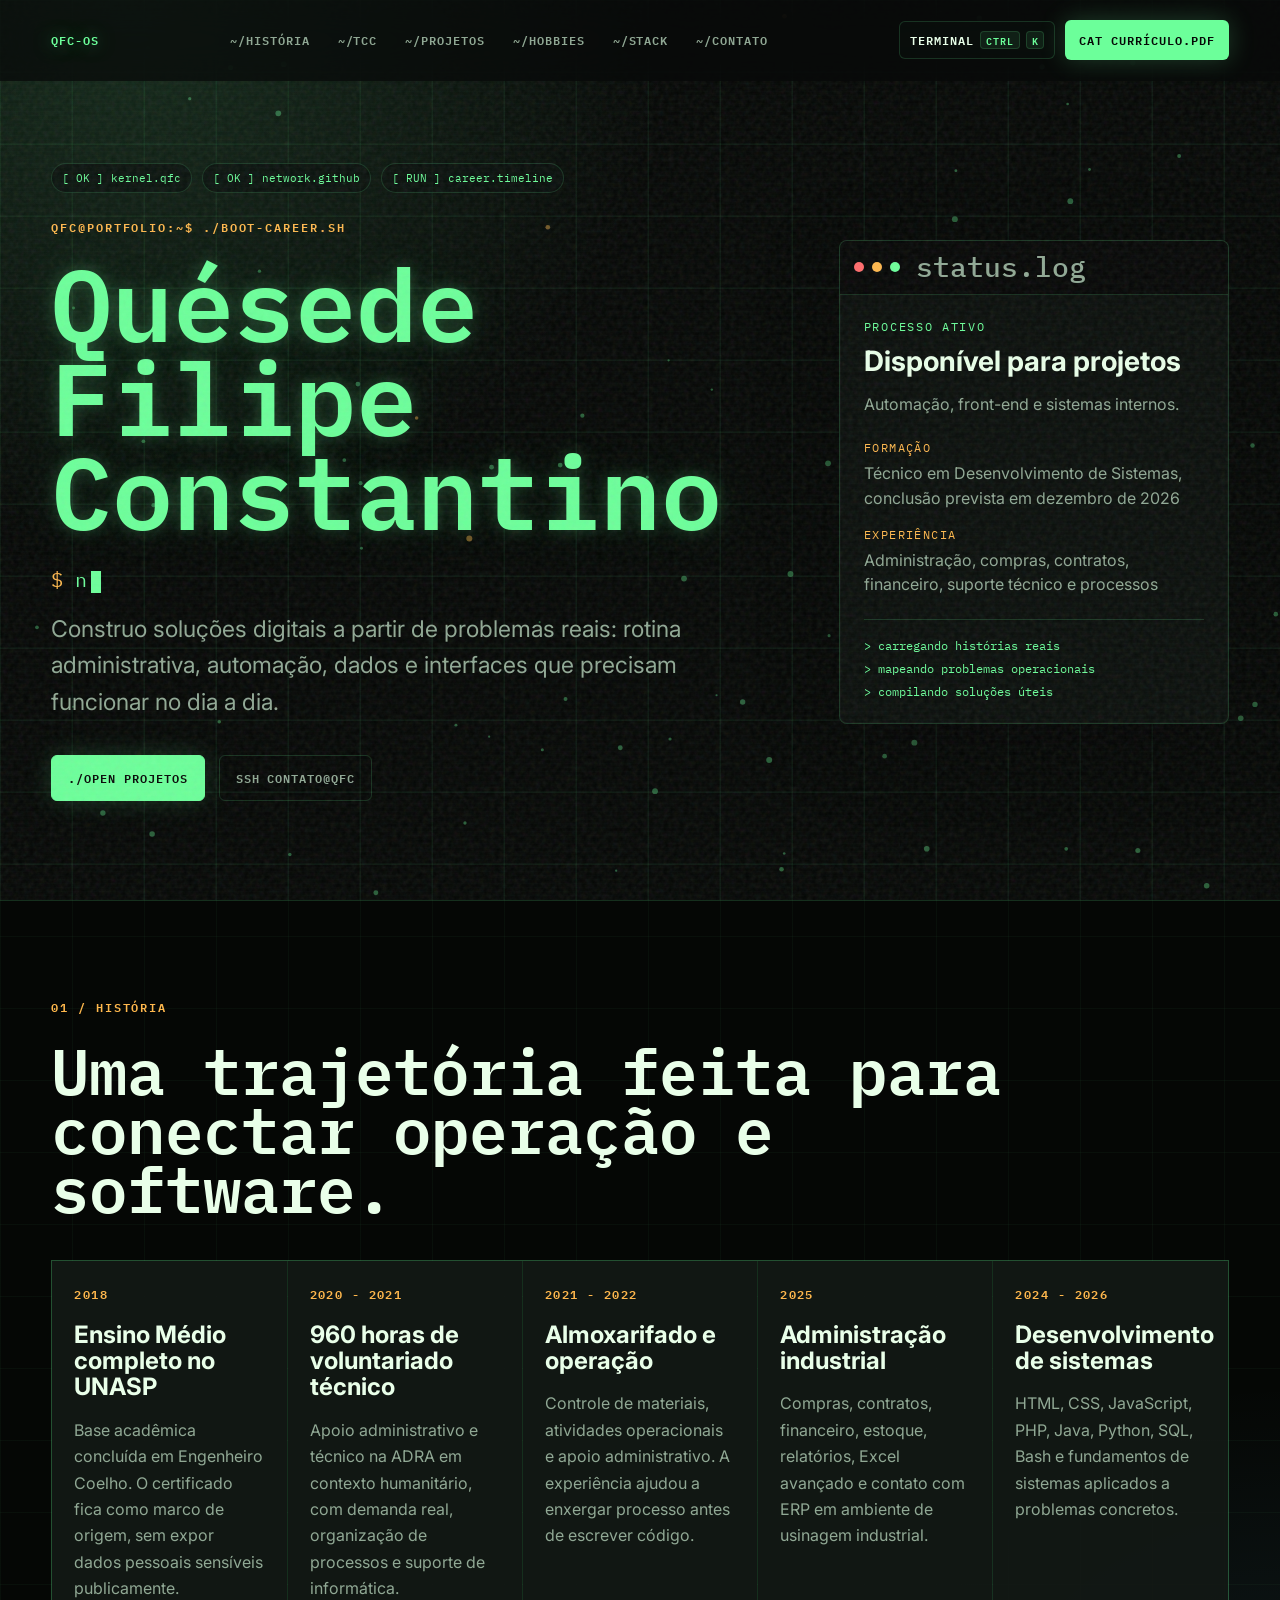
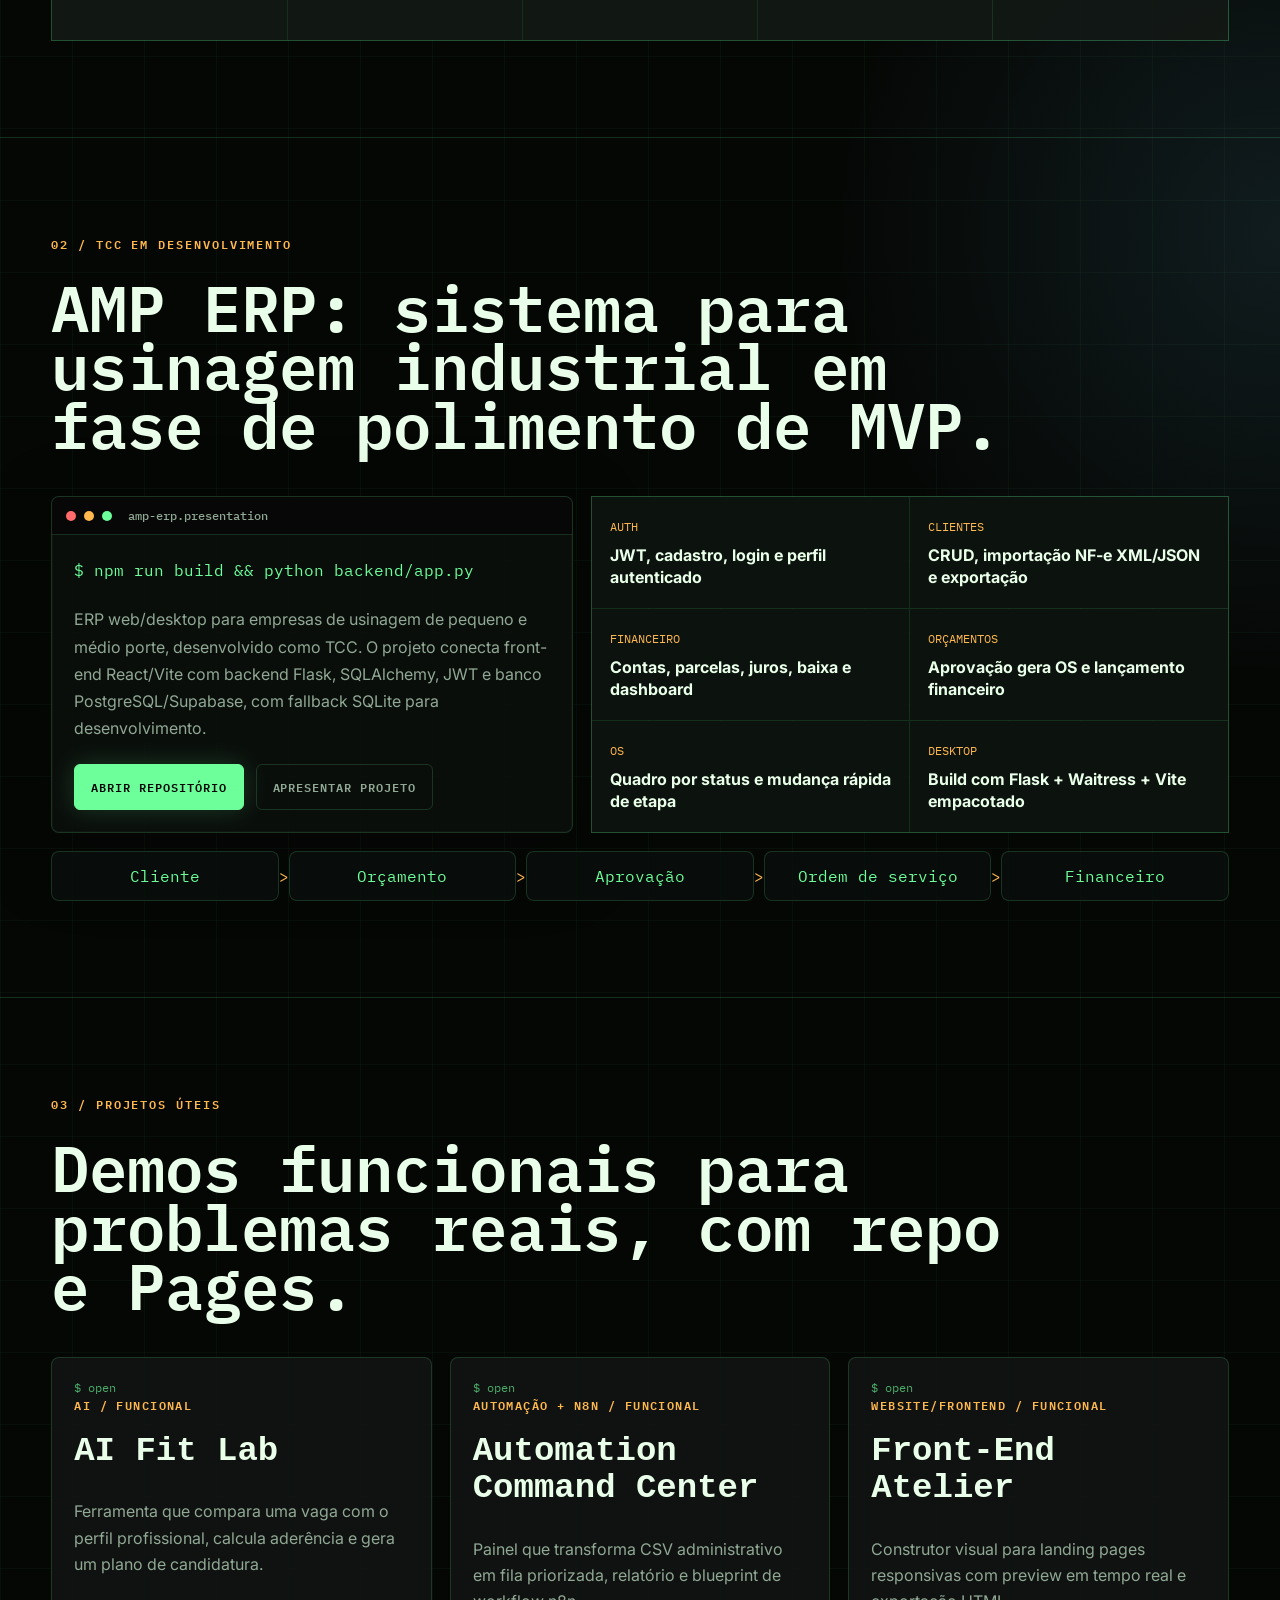
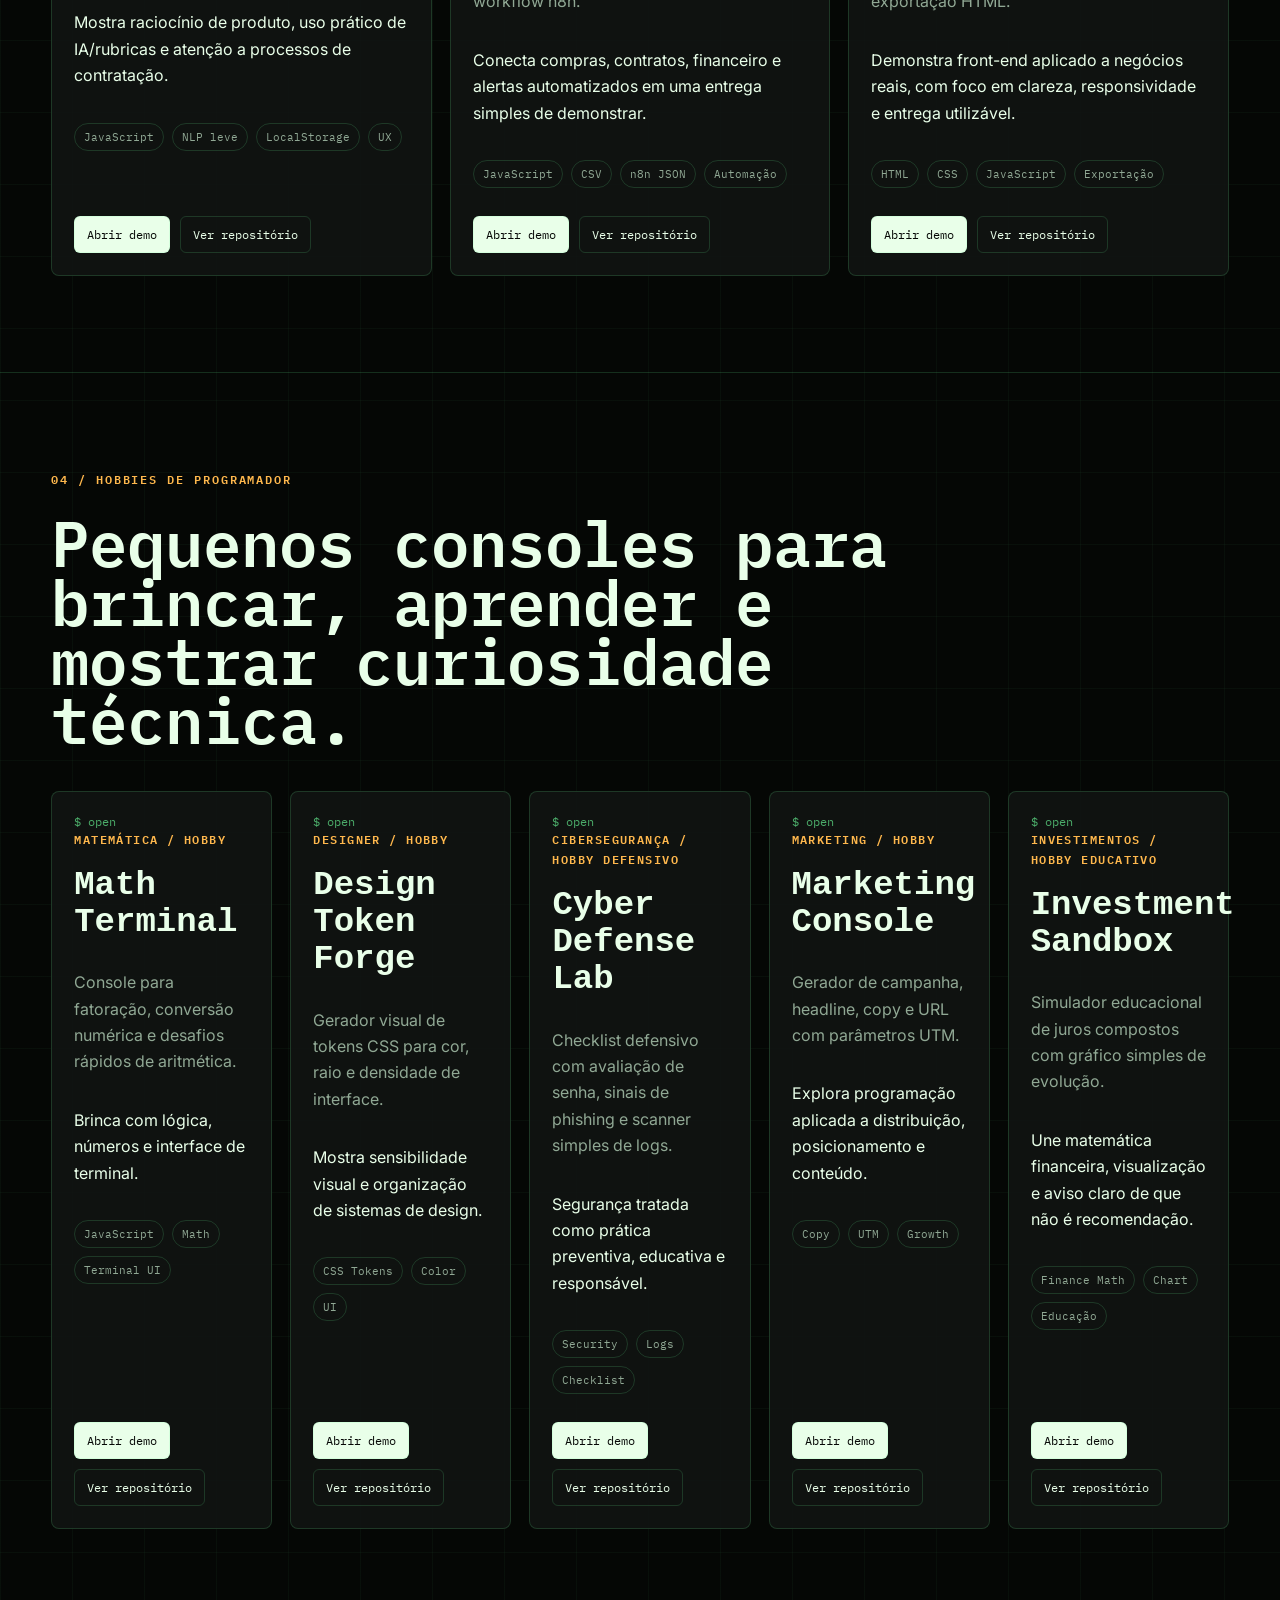
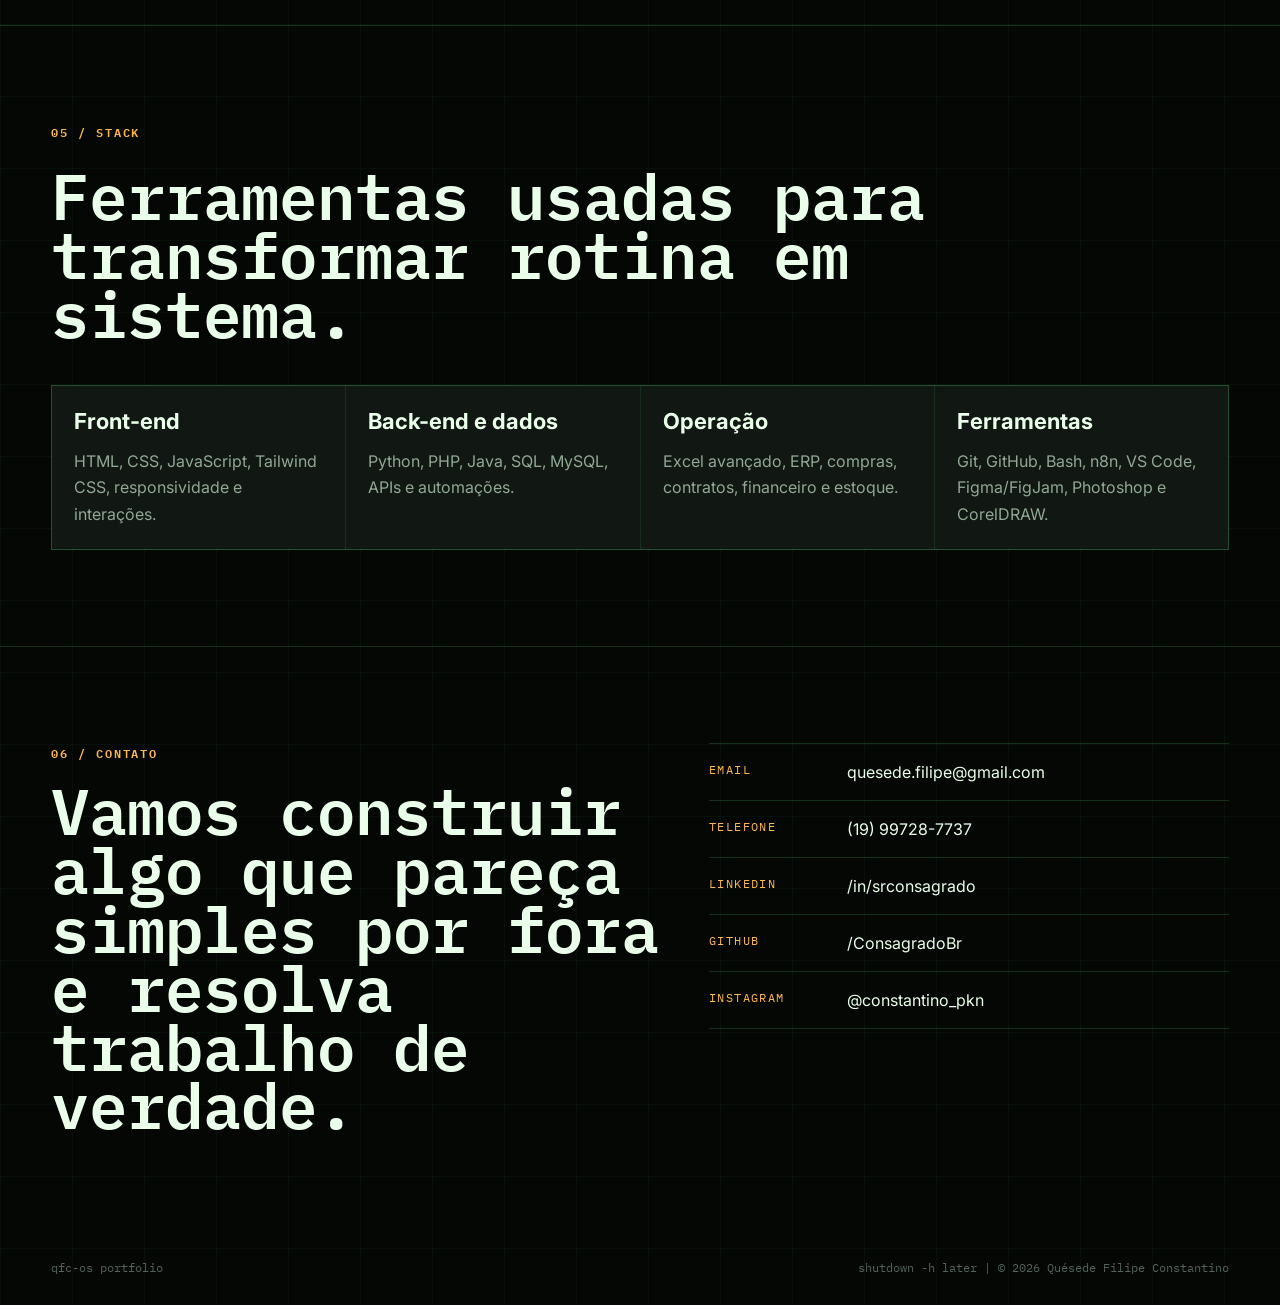
==== commit c42d7d9e: "add linux terminal command drawer" ====
--- a/index.html
+++ b/index.html
@@ -23,7 +23,13 @@
       <a href="#stack">~/stack</a>
       <a href="#contato">~/contato</a>
     </nav>
-    <a class="header-action" href="assets/docs/curriculo-quesede-filipe-constantino.pdf">cat currículo.pdf</a>
+    <div class="header-tools">
+      <button class="command-trigger" id="terminalTrigger" type="button" aria-label="Abrir terminal Linux" aria-controls="linuxTerminal" aria-expanded="false">
+        <span>Terminal</span>
+        <kbd>Ctrl</kbd><kbd>K</kbd>
+      </button>
+      <a class="header-action" href="assets/docs/curriculo-quesede-filipe-constantino.pdf">cat currículo.pdf</a>
+    </div>
   </header>
 
   <main>
@@ -177,6 +183,19 @@
     <span>shutdown -h later | © 2026 Quésede Filipe Constantino</span>
   </footer>
 
+  <section class="linux-terminal terminal-window" id="linuxTerminal" aria-label="Terminal de comandos do portfólio" hidden>
+    <div class="window-bar">
+      <span></span><span></span><span></span><strong>qfc@portfolio:~</strong>
+      <button id="terminalClose" type="button" aria-label="Fechar terminal">×</button>
+    </div>
+    <div class="terminal-output" id="terminalOutput" aria-live="polite"></div>
+    <form class="terminal-input-line" id="terminalForm">
+      <label for="terminalInput">qfc@portfolio:~$</label>
+      <input id="terminalInput" type="text" autocomplete="off" spellcheck="false" placeholder="digite help">
+    </form>
+  </section>
+  <div class="toast" id="toast" role="status" aria-live="polite" hidden></div>
+
   <script src="assets/js/main.js"></script>
 </body>
 </html>
--- a/assets/css/styles.css
+++ b/assets/css/styles.css
@@ -67,7 +67,7 @@
   backdrop-filter: blur(18px);
 }
 .site-header.scrolled { border-color: var(--line); }
-.brand, .header-action, nav a, .button {
+.brand, .header-action, nav a, .button, .command-trigger {
   font-family: var(--font-mono);
   font-size: 12px;
   font-weight: 600;
@@ -79,7 +79,34 @@
 nav { display: flex; justify-content: center; gap: 28px; }
 nav a { color: var(--muted); transition: color .2s; }
 nav a:hover { color: var(--ink); }
+.header-tools {
+  display: flex;
+  align-items: center;
+  gap: 10px;
+}
 .header-action { color: var(--bg); background: var(--green); padding: 10px 14px; border-radius: 6px; box-shadow: 0 0 26px rgba(108, 255, 154, .22); }
+.command-trigger {
+  display: inline-flex;
+  align-items: center;
+  gap: 6px;
+  min-height: 38px;
+  border: 1px solid var(--line);
+  border-radius: 6px;
+  padding: 8px 10px;
+  color: var(--ink);
+  background: rgba(11, 16, 13, .72);
+  cursor: pointer;
+}
+kbd {
+  border: 1px solid var(--line);
+  border-radius: 4px;
+  padding: 2px 5px;
+  color: var(--green);
+  background: rgba(108, 255, 154, .08);
+  font-family: var(--font-mono);
+  font-size: 10px;
+  line-height: 1.2;
+}
 .hero {
   position: relative;
   min-height: 100svh;
@@ -433,6 +460,110 @@
   font-family: var(--font-mono);
   font-size: 12px;
 }
+.linux-terminal {
+  position: fixed;
+  z-index: 19;
+  top: 78px;
+  left: clamp(12px, 4vw, 56px);
+  right: clamp(12px, 4vw, 56px);
+  max-height: min(430px, calc(100svh - 100px));
+  border-radius: 8px;
+  overflow: hidden;
+  background: rgba(3, 6, 4, .985);
+  backdrop-filter: blur(12px);
+  animation: terminal-drop .22s var(--ease);
+}
+.linux-terminal .window-bar {
+  cursor: default;
+}
+.linux-terminal .window-bar strong {
+  flex: 1;
+}
+#terminalClose {
+  width: 28px;
+  height: 28px;
+  border: 1px solid var(--line);
+  border-radius: 6px;
+  color: var(--muted);
+  background: rgba(255, 255, 255, .04);
+  cursor: pointer;
+  font-size: 18px;
+  line-height: 1;
+}
+#terminalClose:hover {
+  color: var(--ink);
+  border-color: var(--danger);
+}
+.terminal-output {
+  min-height: 180px;
+  max-height: min(300px, calc(100svh - 220px));
+  overflow: auto;
+  padding: 18px;
+  color: var(--muted);
+  font-family: var(--font-mono);
+  font-size: 13px;
+  line-height: 1.65;
+}
+.terminal-output p {
+  margin: 0 0 8px;
+}
+.terminal-output .terminal-command {
+  color: var(--green);
+}
+.terminal-output .terminal-error {
+  color: var(--danger);
+}
+.terminal-output .terminal-muted {
+  color: var(--low);
+}
+.terminal-output .terminal-table {
+  display: grid;
+  grid-template-columns: minmax(120px, 180px) 1fr;
+  gap: 6px 16px;
+  margin: 10px 0 14px;
+}
+.terminal-output code {
+  color: var(--accent);
+  font-family: var(--font-mono);
+}
+.terminal-input-line {
+  display: grid;
+  grid-template-columns: auto 1fr;
+  gap: 10px;
+  align-items: center;
+  border-top: 1px solid var(--line);
+  padding: 14px 18px;
+  color: var(--green);
+  font-family: var(--font-mono);
+  font-size: 13px;
+}
+.terminal-input-line input {
+  width: 100%;
+  border: 0;
+  outline: 0;
+  color: var(--ink);
+  background: transparent;
+  font: inherit;
+}
+.terminal-input-line input::placeholder { color: var(--low); }
+.toast {
+  position: fixed;
+  right: 20px;
+  bottom: 20px;
+  z-index: 80;
+  max-width: min(360px, calc(100% - 40px));
+  border: 1px solid var(--line);
+  border-radius: 8px;
+  padding: 14px 16px;
+  color: var(--ink);
+  background: rgba(11, 16, 13, .94);
+  box-shadow: 0 22px 70px rgba(0, 0, 0, .32);
+  font-family: var(--font-mono);
+  font-size: 13px;
+  animation: toast-in .2s var(--ease);
+}
+@keyframes terminal-drop { from { opacity: 0; transform: translateY(-14px) scale(.99); } to { opacity: 1; transform: translateY(0) scale(1); } }
+@keyframes toast-in { from { opacity: 0; transform: translateY(10px); } to { opacity: 1; transform: none; } }
 .reveal { opacity: 0; transform: translateY(28px); transition: opacity .8s var(--ease), transform .8s var(--ease); }
 .reveal.visible { opacity: 1; transform: none; }
 @media (prefers-reduced-motion: reduce) {
@@ -449,6 +580,19 @@
 @media (max-width: 560px) {
   h1 { font-size: clamp(40px, 12.5vw, 50px); }
   .header-action { display: none; }
+  .command-trigger span { display: none; }
+  .linux-terminal {
+    top: 70px;
+    left: 9px;
+    right: 9px;
+  }
+  .terminal-output {
+    min-height: 230px;
+  }
+  .terminal-output .terminal-table,
+  .terminal-input-line {
+    grid-template-columns: 1fr;
+  }
   .boot-strip { display: none; }
   .contact-links a { grid-template-columns: 1fr; gap: 8px; }
   footer { flex-direction: column; }
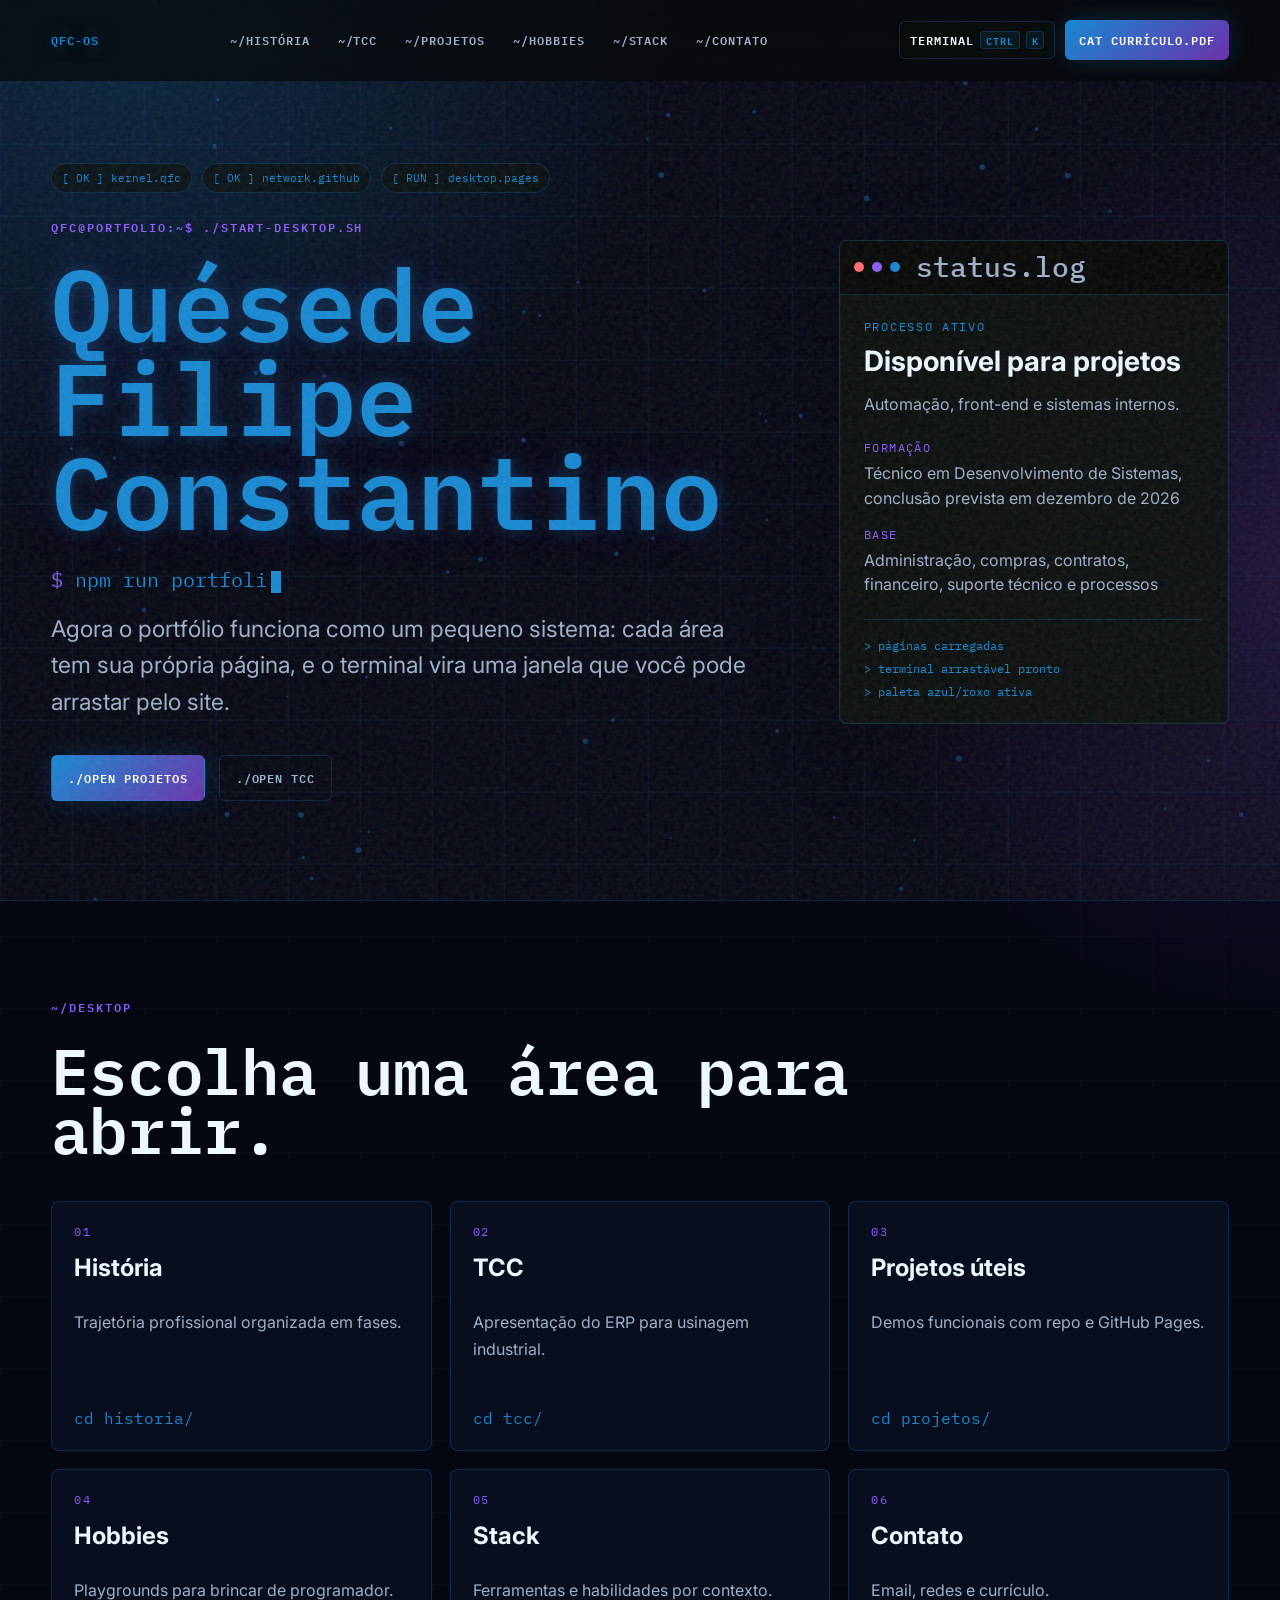
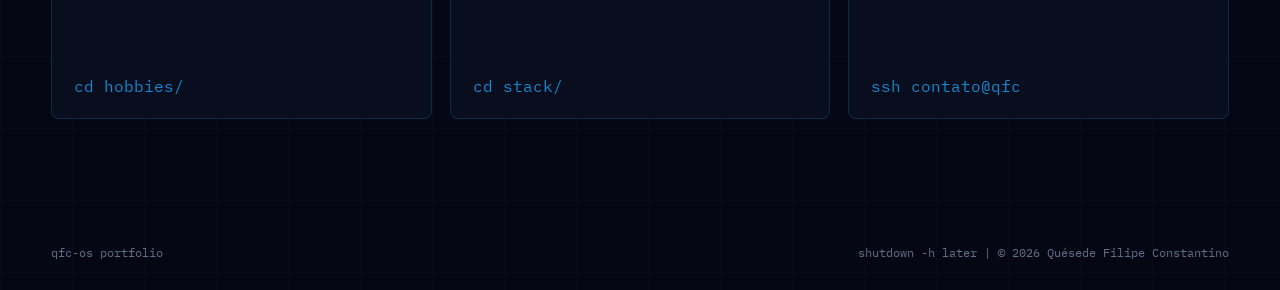
==== commit 52476201: "split portfolio pages and draggable terminal" ====
--- a/index.html
+++ b/index.html
@@ -4,29 +4,28 @@
   <meta charset="utf-8">
   <meta name="viewport" content="width=device-width, initial-scale=1">
   <meta name="description" content="Portfólio terminal de Quésede Filipe Constantino, desenvolvedor em formação com projetos de automação, ERP, front-end e sistemas web.">
-  <title>QFC OS | Quésede Filipe Constantino</title>
+  <title>QFC OS | Home</title>
   <link rel="preconnect" href="https://fonts.googleapis.com">
   <link rel="preconnect" href="https://fonts.gstatic.com" crossorigin>
-  <link href="https://fonts.googleapis.com/css2?family=IBM+Plex+Mono:wght@400;500;600&family=Inter:wght@400;500;600;700;800;900&family=Playfair+Display:ital,wght@0,500;0,700;1,600&display=swap" rel="stylesheet">
+  <link href="https://fonts.googleapis.com/css2?family=IBM+Plex+Mono:wght@400;500;600&family=Inter:wght@400;500;600;700;800;900&display=swap" rel="stylesheet">
   <link rel="stylesheet" href="assets/css/styles.css">
 </head>
 <body>
   <div class="grain" aria-hidden="true"></div>
   <div class="scanlines" aria-hidden="true"></div>
   <header class="site-header" id="top">
-    <a class="brand" href="#top">qfc-os</a>
+    <a class="brand" href="index.html">qfc-os</a>
     <nav aria-label="Principal">
-      <a href="#historia">~/história</a>
-      <a href="#tcc">~/tcc</a>
-      <a href="#projetos">~/projetos</a>
-      <a href="#labs">~/hobbies</a>
-      <a href="#stack">~/stack</a>
-      <a href="#contato">~/contato</a>
+      <a href="historia.html">~/história</a>
+      <a href="tcc.html">~/tcc</a>
+      <a href="projetos.html">~/projetos</a>
+      <a href="hobbies.html">~/hobbies</a>
+      <a href="stack.html">~/stack</a>
+      <a href="contato.html">~/contato</a>
     </nav>
     <div class="header-tools">
       <button class="command-trigger" id="terminalTrigger" type="button" aria-label="Abrir terminal Linux" aria-controls="linuxTerminal" aria-expanded="false">
-        <span>Terminal</span>
-        <kbd>Ctrl</kbd><kbd>K</kbd>
+        <span>Terminal</span><kbd>Ctrl</kbd><kbd>K</kbd>
       </button>
       <a class="header-action" href="assets/docs/curriculo-quesede-filipe-constantino.pdf">cat currículo.pdf</a>
     </div>
@@ -39,15 +38,15 @@
         <div class="boot-strip" aria-label="Sequência de inicialização">
           <span>[ OK ] kernel.qfc</span>
           <span>[ OK ] network.github</span>
-          <span>[ RUN ] career.timeline</span>
+          <span>[ RUN ] desktop.pages</span>
         </div>
-        <p class="eyebrow">qfc@portfolio:~$ ./boot-career.sh</p>
+        <p class="eyebrow">qfc@portfolio:~$ ./start-desktop.sh</p>
         <h1>Quésede<br>Filipe<br>Constantino</h1>
-        <p class="hero-line"><span class="prompt">$</span> <span id="typedCommand">iniciando portfólio...</span><span class="caret"></span></p>
-        <p class="hero-subline">Construo soluções digitais a partir de problemas reais: rotina administrativa, automação, dados e interfaces que precisam funcionar no dia a dia.</p>
+        <p class="hero-line"><span class="prompt">$</span> <span id="typedCommand">npm run portfolio -- --terminal-mode</span><span class="caret"></span></p>
+        <p class="hero-subline">Agora o portfólio funciona como um pequeno sistema: cada área tem sua própria página, e o terminal vira uma janela que você pode arrastar pelo site.</p>
         <div class="hero-actions">
-          <a class="button primary" href="#projetos">./open projetos</a>
-          <a class="button ghost" href="mailto:quesede.filipe@gmail.com">ssh contato@qfc</a>
+          <a class="button primary" href="projetos.html">./open projetos</a>
+          <a class="button ghost" href="tcc.html">./open tcc</a>
         </div>
       </div>
       <aside class="hero-panel terminal-window" aria-label="Resumo profissional">
@@ -57,145 +56,40 @@
         <p id="typedStatus">Automação, front-end e sistemas internos.</p>
         <dl>
           <div><dt>Formação</dt><dd>Técnico em Desenvolvimento de Sistemas, conclusão prevista em dezembro de 2026</dd></div>
-          <div><dt>Experiência</dt><dd>Administração, compras, contratos, financeiro, suporte técnico e processos</dd></div>
+          <div><dt>Base</dt><dd>Administração, compras, contratos, financeiro, suporte técnico e processos</dd></div>
         </dl>
         <div class="terminal-log">
-          <span>&gt; carregando histórias reais</span>
-          <span>&gt; mapeando problemas operacionais</span>
-          <span>&gt; compilando soluções úteis</span>
+          <span>&gt; páginas carregadas</span>
+          <span>&gt; terminal arrastável pronto</span>
+          <span>&gt; paleta azul/roxo ativa</span>
         </div>
       </aside>
     </section>
 
-    <section class="story" id="historia" data-section>
+    <section class="page-shell" aria-label="Mapa do portfólio">
       <div class="section-intro reveal">
-        <p class="eyebrow">01 / História</p>
-        <h2>Uma trajetória feita para conectar operação e software.</h2>
+        <p class="eyebrow">~/desktop</p>
+        <h2>Escolha uma área para abrir.</h2>
       </div>
-      <div class="timeline">
-        <article class="reveal">
-          <span>2018</span>
-          <h3>Ensino Médio completo no UNASP</h3>
-          <p>Base acadêmica concluída em Engenheiro Coelho. O certificado fica como marco de origem, sem expor dados pessoais sensíveis publicamente.</p>
-        </article>
-        <article class="reveal">
-          <span>2020 - 2021</span>
-          <h3>960 horas de voluntariado técnico</h3>
-          <p>Apoio administrativo e técnico na ADRA em contexto humanitário, com demanda real, organização de processos e suporte de informática.</p>
-        </article>
-        <article class="reveal">
-          <span>2021 - 2022</span>
-          <h3>Almoxarifado e operação</h3>
-          <p>Controle de materiais, atividades operacionais e apoio administrativo. A experiência ajudou a enxergar processo antes de escrever código.</p>
-        </article>
-        <article class="reveal">
-          <span>2025</span>
-          <h3>Administração industrial</h3>
-          <p>Compras, contratos, financeiro, estoque, relatórios, Excel avançado e contato com ERP em ambiente de usinagem industrial.</p>
-        </article>
-        <article class="reveal">
-          <span>2024 - 2026</span>
-          <h3>Desenvolvimento de sistemas</h3>
-          <p>HTML, CSS, JavaScript, PHP, Java, Python, SQL, Bash e fundamentos de sistemas aplicados a problemas concretos.</p>
-        </article>
-      </div>
-    </section>
-
-    <section class="tcc" id="tcc" data-section>
-      <div class="section-intro reveal">
-        <p class="eyebrow">02 / TCC em desenvolvimento</p>
-        <h2>AMP ERP: sistema para usinagem industrial em fase de polimento de MVP.</h2>
-      </div>
-      <div class="tcc-board">
-        <article class="tcc-terminal terminal-window reveal">
-          <div class="window-bar"><span></span><span></span><span></span><strong>amp-erp.presentation</strong></div>
-          <p class="command">$ npm run build && python backend/app.py</p>
-          <p>ERP web/desktop para empresas de usinagem de pequeno e médio porte, desenvolvido como TCC. O projeto conecta front-end React/Vite com backend Flask, SQLAlchemy, JWT e banco PostgreSQL/Supabase, com fallback SQLite para desenvolvimento.</p>
-          <div class="tcc-actions">
-            <a class="button primary" href="https://github.com/ConsagradoBr/tcc-erp-usinagem" target="_blank" rel="noreferrer">Abrir repositório</a>
-            <a class="button ghost" href="#contato">Apresentar projeto</a>
-          </div>
-        </article>
-        <div class="tcc-modules reveal">
-          <article><span>Auth</span><strong>JWT, cadastro, login e perfil autenticado</strong></article>
-          <article><span>Clientes</span><strong>CRUD, importação NF-e XML/JSON e exportação</strong></article>
-          <article><span>Financeiro</span><strong>Contas, parcelas, juros, baixa e dashboard</strong></article>
-          <article><span>Orçamentos</span><strong>Aprovação gera OS e lançamento financeiro</strong></article>
-          <article><span>OS</span><strong>Quadro por status e mudança rápida de etapa</strong></article>
-          <article><span>Desktop</span><strong>Build com Flask + Waitress + Vite empacotado</strong></article>
-        </div>
-      </div>
-      <div class="flow reveal" aria-label="Fluxo principal do TCC">
-        <span>Cliente</span>
-        <span>Orçamento</span>
-        <span>Aprovação</span>
-        <span>Ordem de serviço</span>
-        <span>Financeiro</span>
-      </div>
-    </section>
-
-    <section class="projects" id="projetos" data-section>
-      <div class="section-intro reveal">
-        <p class="eyebrow">03 / Projetos úteis</p>
-        <h2>Demos funcionais para problemas reais, com repo e Pages.</h2>
-      </div>
-      <div class="project-grid" id="projectGrid"></div>
-    </section>
-
-    <section class="labs" id="labs" data-section>
-      <div class="section-intro reveal">
-        <p class="eyebrow">04 / Hobbies de programador</p>
-        <h2>Pequenos consoles para brincar, aprender e mostrar curiosidade técnica.</h2>
-      </div>
-      <div class="project-grid lab-grid" id="labGrid"></div>
-    </section>
-
-    <section class="stack" id="stack" data-section>
-      <div class="section-intro reveal">
-        <p class="eyebrow">05 / Stack</p>
-        <h2>Ferramentas usadas para transformar rotina em sistema.</h2>
-      </div>
-      <div class="stack-grid">
-        <article class="reveal"><strong>Front-end</strong><span>HTML, CSS, JavaScript, Tailwind CSS, responsividade e interações.</span></article>
-        <article class="reveal"><strong>Back-end e dados</strong><span>Python, PHP, Java, SQL, MySQL, APIs e automações.</span></article>
-        <article class="reveal"><strong>Operação</strong><span>Excel avançado, ERP, compras, contratos, financeiro e estoque.</span></article>
-        <article class="reveal"><strong>Ferramentas</strong><span>Git, GitHub, Bash, n8n, VS Code, Figma/FigJam, Photoshop e CorelDRAW.</span></article>
-      </div>
-    </section>
-
-    <section class="contact" id="contato" data-section>
-      <div class="contact-copy reveal">
-        <p class="eyebrow">06 / Contato</p>
-        <h2>Vamos construir algo que pareça simples por fora e resolva trabalho de verdade.</h2>
-      </div>
-      <div class="contact-links reveal">
-        <a href="mailto:quesede.filipe@gmail.com"><span>Email</span>quesede.filipe@gmail.com</a>
-        <a href="tel:+5519997287737"><span>Telefone</span>(19) 99728-7737</a>
-        <a href="https://www.linkedin.com/in/srconsagrado/" target="_blank" rel="noreferrer"><span>LinkedIn</span>/in/srconsagrado</a>
-        <a href="https://github.com/ConsagradoBr" target="_blank" rel="noreferrer"><span>GitHub</span>/ConsagradoBr</a>
-        <a href="https://www.instagram.com/constantino_pkn/" target="_blank" rel="noreferrer"><span>Instagram</span>@constantino_pkn</a>
+      <div class="page-nav-grid">
+        <a class="page-card reveal" href="historia.html"><span>01</span><strong>História</strong><p>Trajetória profissional organizada em fases.</p><code>cd historia/</code></a>
+        <a class="page-card reveal" href="tcc.html"><span>02</span><strong>TCC</strong><p>Apresentação do ERP para usinagem industrial.</p><code>cd tcc/</code></a>
+        <a class="page-card reveal" href="projetos.html"><span>03</span><strong>Projetos úteis</strong><p>Demos funcionais com repo e GitHub Pages.</p><code>cd projetos/</code></a>
+        <a class="page-card reveal" href="hobbies.html"><span>04</span><strong>Hobbies</strong><p>Playgrounds para brincar de programador.</p><code>cd hobbies/</code></a>
+        <a class="page-card reveal" href="stack.html"><span>05</span><strong>Stack</strong><p>Ferramentas e habilidades por contexto.</p><code>cd stack/</code></a>
+        <a class="page-card reveal" href="contato.html"><span>06</span><strong>Contato</strong><p>Email, redes e currículo.</p><code>ssh contato@qfc</code></a>
       </div>
     </section>
   </main>
 
-  <footer>
-    <span>qfc-os portfolio</span>
-    <span>shutdown -h later | © 2026 Quésede Filipe Constantino</span>
-  </footer>
+  <footer><span>qfc-os portfolio</span><span>shutdown -h later | © 2026 Quésede Filipe Constantino</span></footer>
 
   <section class="linux-terminal terminal-window" id="linuxTerminal" aria-label="Terminal de comandos do portfólio" hidden>
-    <div class="window-bar">
-      <span></span><span></span><span></span><strong>qfc@portfolio:~</strong>
-      <button id="terminalClose" type="button" aria-label="Fechar terminal">×</button>
-    </div>
+    <div class="window-bar"><span></span><span></span><span></span><strong>qfc@portfolio:~</strong><button id="terminalClose" type="button" aria-label="Fechar terminal">×</button></div>
     <div class="terminal-output" id="terminalOutput" aria-live="polite"></div>
-    <form class="terminal-input-line" id="terminalForm">
-      <label for="terminalInput">qfc@portfolio:~$</label>
-      <input id="terminalInput" type="text" autocomplete="off" spellcheck="false" placeholder="digite help">
-    </form>
+    <form class="terminal-input-line" id="terminalForm"><label for="terminalInput">qfc@portfolio:~$</label><input id="terminalInput" type="text" autocomplete="off" spellcheck="false" placeholder="digite help"></form>
   </section>
   <div class="toast" id="toast" role="status" aria-live="polite" hidden></div>
-
   <script src="assets/js/main.js"></script>
 </body>
 </html>
--- a/assets/css/styles.css
+++ b/assets/css/styles.css
@@ -1,15 +1,16 @@
 :root {
   color-scheme: dark;
-  --bg: #050705;
-  --surface: #0b100d;
-  --surface-2: #101912;
-  --ink: #e9ffe9;
-  --muted: #90a894;
-  --low: #53645a;
-  --line: rgba(108, 255, 154, .16);
-  --accent: #ffb84d;
-  --green: #6cff9a;
-  --blue: #74d6ff;
+  --bg: #050713;
+  --surface: #0a1021;
+  --surface-2: #111735;
+  --ink: #edf7ff;
+  --muted: #9fb0c8;
+  --low: #61708a;
+  --line: rgba(23, 136, 209, .24);
+  --accent: #8b5cf6;
+  --green: #1788d1;
+  --blue: #1788d1;
+  --purple: #6a33ab;
   --danger: #ff6b6b;
   --font-sans: Inter, system-ui, sans-serif;
   --font-display: "Playfair Display", Georgia, serif;
@@ -23,10 +24,10 @@
   min-height: 100vh;
   overflow-x: hidden;
   background:
-    linear-gradient(rgba(108, 255, 154, .035) 1px, transparent 1px),
-    linear-gradient(90deg, rgba(108, 255, 154, .035) 1px, transparent 1px),
-    radial-gradient(circle at 10% 0%, rgba(108, 255, 154, .14), transparent 34rem),
-    radial-gradient(circle at 100% 30%, rgba(116, 214, 255, .1), transparent 28rem),
+    linear-gradient(rgba(23, 136, 209, .04) 1px, transparent 1px),
+    linear-gradient(90deg, rgba(106, 51, 171, .045) 1px, transparent 1px),
+    radial-gradient(circle at 10% 0%, rgba(23, 136, 209, .24), transparent 34rem),
+    radial-gradient(circle at 100% 30%, rgba(106, 51, 171, .26), transparent 28rem),
     var(--bg);
   background-size: 72px 72px, 72px 72px, auto, auto, auto;
   color: var(--ink);
@@ -47,7 +48,7 @@
   z-index: 11;
   pointer-events: none;
   opacity: .2;
-  background: repeating-linear-gradient(to bottom, transparent 0, transparent 3px, rgba(108, 255, 154, .08) 4px);
+  background: repeating-linear-gradient(to bottom, transparent 0, transparent 3px, rgba(23, 136, 209, .08) 4px);
   mix-blend-mode: screen;
 }
 a { color: inherit; }
@@ -75,7 +76,7 @@
   text-transform: uppercase;
   text-decoration: none;
 }
-.brand { color: var(--green); text-shadow: 0 0 18px rgba(108, 255, 154, .55); }
+.brand { color: var(--green); text-shadow: 0 0 18px rgba(23, 136, 209, .55); }
 nav { display: flex; justify-content: center; gap: 28px; }
 nav a { color: var(--muted); transition: color .2s; }
 nav a:hover { color: var(--ink); }
@@ -84,7 +85,7 @@
   align-items: center;
   gap: 10px;
 }
-.header-action { color: var(--bg); background: var(--green); padding: 10px 14px; border-radius: 6px; box-shadow: 0 0 26px rgba(108, 255, 154, .22); }
+.header-action { color: #fff; background: linear-gradient(135deg, var(--green), var(--purple)); padding: 10px 14px; border-radius: 6px; box-shadow: 0 0 26px rgba(23, 136, 209, .24); }
 .command-trigger {
   display: inline-flex;
   align-items: center;
@@ -102,7 +103,7 @@
   border-radius: 4px;
   padding: 2px 5px;
   color: var(--green);
-  background: rgba(108, 255, 154, .08);
+  background: rgba(23, 136, 209, .1);
   font-family: var(--font-mono);
   font-size: 10px;
   line-height: 1.2;
@@ -165,7 +166,7 @@
 h1 {
   font-size: clamp(58px, 8vw, 112px);
   color: var(--green);
-  text-shadow: 0 0 16px rgba(108, 255, 154, .24), 0 0 54px rgba(108, 255, 154, .12);
+  text-shadow: 0 0 16px rgba(23, 136, 209, .3), 0 0 54px rgba(106, 51, 171, .18);
   animation: crt-glitch 7s steps(1) infinite;
 }
 h2 { font-size: clamp(36px, 5vw, 76px); }
@@ -210,9 +211,9 @@
   border-radius: 6px;
   padding: 12px 16px;
 }
-.button.primary { background: var(--green); border-color: var(--green); color: var(--bg); box-shadow: 0 0 26px rgba(108, 255, 154, .18); }
+.button.primary { background: linear-gradient(135deg, var(--green), var(--purple)); border-color: transparent; color: #fff; box-shadow: 0 0 26px rgba(23, 136, 209, .2); }
 .button.ghost { color: var(--muted); }
-.button:hover { transform: translateY(-2px); box-shadow: 0 0 30px rgba(108, 255, 154, .2); }
+.button:hover { transform: translateY(-2px); box-shadow: 0 0 30px rgba(106, 51, 171, .24); }
 .hero-panel {
   border: 1px solid var(--line);
   border-radius: 8px;
@@ -314,7 +315,7 @@
   border-radius: 8px;
   transition: transform .5s var(--ease), border-color .3s, box-shadow .3s;
 }
-.project-card:hover { transform: translateY(-8px); border-color: rgba(108, 255, 154, .5); box-shadow: 0 0 34px rgba(108, 255, 154, .1); }
+.project-card:hover { transform: translateY(-8px); border-color: rgba(23, 136, 209, .62); box-shadow: 0 0 34px rgba(106, 51, 171, .16); }
 .project-card h3 { font-family: var(--font-mono); font-size: 34px; }
 .project-card .impact { color: var(--ink); }
 .tags { display: flex; flex-wrap: wrap; gap: 8px; margin: 18px 0 28px; }
@@ -460,21 +461,117 @@
   font-family: var(--font-mono);
   font-size: 12px;
 }
+.page-shell {
+  min-height: 100svh;
+  padding: 140px clamp(18px, 4vw, 56px) 72px;
+}
+main.page-shell > section {
+  padding: 0;
+  border-top: 0;
+}
+main.page-shell > section + section {
+  margin-top: 54px;
+}
+.page-hero {
+  display: grid;
+  grid-template-columns: minmax(0, 1fr) minmax(260px, 420px);
+  gap: 32px;
+  align-items: end;
+  margin-bottom: 42px;
+}
+.page-hero h1 {
+  font-size: clamp(44px, 8vw, 104px);
+}
+.page-lead {
+  color: var(--muted);
+  font-size: clamp(18px, 2vw, 23px);
+  line-height: 1.6;
+}
+.page-nav-grid,
+.content-grid {
+  display: grid;
+  grid-template-columns: repeat(3, minmax(0, 1fr));
+  gap: 18px;
+}
+.page-card,
+.content-card {
+  border: 1px solid var(--line);
+  border-radius: 8px;
+  background: rgba(10, 16, 33, .84);
+  padding: 22px;
+}
+.page-card {
+  display: flex;
+  min-height: 250px;
+  flex-direction: column;
+  text-decoration: none;
+  transition: transform .35s var(--ease), border-color .25s, box-shadow .25s;
+}
+.page-card:hover {
+  transform: translateY(-6px);
+  border-color: rgba(23, 136, 209, .62);
+  box-shadow: 0 0 34px rgba(106, 51, 171, .18);
+}
+.page-card span,
+.content-card span {
+  color: var(--accent);
+  font-family: var(--font-mono);
+  font-size: 12px;
+  letter-spacing: .14em;
+  text-transform: uppercase;
+}
+.page-card strong,
+.content-card strong {
+  display: block;
+  margin: 16px 0 12px;
+  color: var(--ink);
+  font-size: 24px;
+  line-height: 1.1;
+}
+.page-card p,
+.content-card p {
+  color: var(--muted);
+  line-height: 1.65;
+}
+.page-card code {
+  margin-top: auto;
+  color: var(--green);
+  font-family: var(--font-mono);
+}
+.page-actions {
+  display: flex;
+  flex-wrap: wrap;
+  gap: 12px;
+  margin-top: 26px;
+}
+.split-grid {
+  display: grid;
+  grid-template-columns: minmax(280px, .75fr) 1fr;
+  gap: 18px;
+}
 .linux-terminal {
   position: fixed;
-  z-index: 19;
-  top: 78px;
-  left: clamp(12px, 4vw, 56px);
-  right: clamp(12px, 4vw, 56px);
-  max-height: min(430px, calc(100svh - 100px));
+  z-index: 70;
+  top: 98px;
+  left: clamp(18px, 5vw, 72px);
+  width: min(760px, calc(100% - 36px));
+  max-height: min(520px, calc(100svh - 120px));
   border-radius: 8px;
   overflow: hidden;
-  background: rgba(3, 6, 4, .985);
+  background: #050713;
   backdrop-filter: blur(12px);
-  animation: terminal-drop .22s var(--ease);
+  animation: terminal-pop .22s var(--ease);
+}
+section.linux-terminal {
+  padding: 0;
+  border-top: 1px solid var(--line);
 }
 .linux-terminal .window-bar {
-  cursor: default;
+  cursor: move;
+  user-select: none;
+}
+.linux-terminal.dragging {
+  box-shadow: 0 30px 100px rgba(0, 0, 0, .38), 0 0 34px rgba(23, 136, 209, .18);
 }
 .linux-terminal .window-bar strong {
   flex: 1;
@@ -495,9 +592,10 @@
   border-color: var(--danger);
 }
 .terminal-output {
-  min-height: 180px;
-  max-height: min(300px, calc(100svh - 220px));
+  min-height: 220px;
+  max-height: min(360px, calc(100svh - 260px));
   overflow: auto;
+  background: rgba(5, 7, 19, .96);
   padding: 18px;
   color: var(--muted);
   font-family: var(--font-mono);
@@ -532,6 +630,7 @@
   gap: 10px;
   align-items: center;
   border-top: 1px solid var(--line);
+  background: rgba(5, 7, 19, .98);
   padding: 14px 18px;
   color: var(--green);
   font-family: var(--font-mono);
@@ -562,9 +661,9 @@
   font-size: 13px;
   animation: toast-in .2s var(--ease);
 }
-@keyframes terminal-drop { from { opacity: 0; transform: translateY(-14px) scale(.99); } to { opacity: 1; transform: translateY(0) scale(1); } }
+@keyframes terminal-pop { from { opacity: 1; transform: translateY(10px) scale(.98); } to { opacity: 1; transform: translateY(0) scale(1); } }
 @keyframes toast-in { from { opacity: 0; transform: translateY(10px); } to { opacity: 1; transform: none; } }
-.reveal { opacity: 0; transform: translateY(28px); transition: opacity .8s var(--ease), transform .8s var(--ease); }
+.reveal { opacity: 1; transform: none; transition: opacity .8s var(--ease), transform .8s var(--ease); }
 .reveal.visible { opacity: 1; transform: none; }
 @media (prefers-reduced-motion: reduce) {
   *, *::before, *::after { scroll-behavior: auto !important; animation-duration: .001ms !important; transition-duration: .001ms !important; }
@@ -572,7 +671,7 @@
 @media (max-width: 980px) {
   .site-header { grid-template-columns: auto auto; }
   .site-header nav { display: none; }
-  .hero, .contact, .project-grid, .stack-grid, .tcc-board, .tcc-modules, .flow { grid-template-columns: 1fr; }
+  .hero, .contact, .project-grid, .stack-grid, .tcc-board, .tcc-modules, .flow, .page-hero, .page-nav-grid, .content-grid, .split-grid { grid-template-columns: 1fr; }
   .timeline { grid-template-columns: 1fr; overflow: visible; }
   .hero { min-height: auto; }
   .flow span::after { display: none; }
@@ -582,9 +681,9 @@
   .header-action { display: none; }
   .command-trigger span { display: none; }
   .linux-terminal {
-    top: 70px;
+    top: 76px;
     left: 9px;
-    right: 9px;
+    width: calc(100% - 18px);
   }
   .terminal-output {
     min-height: 230px;
